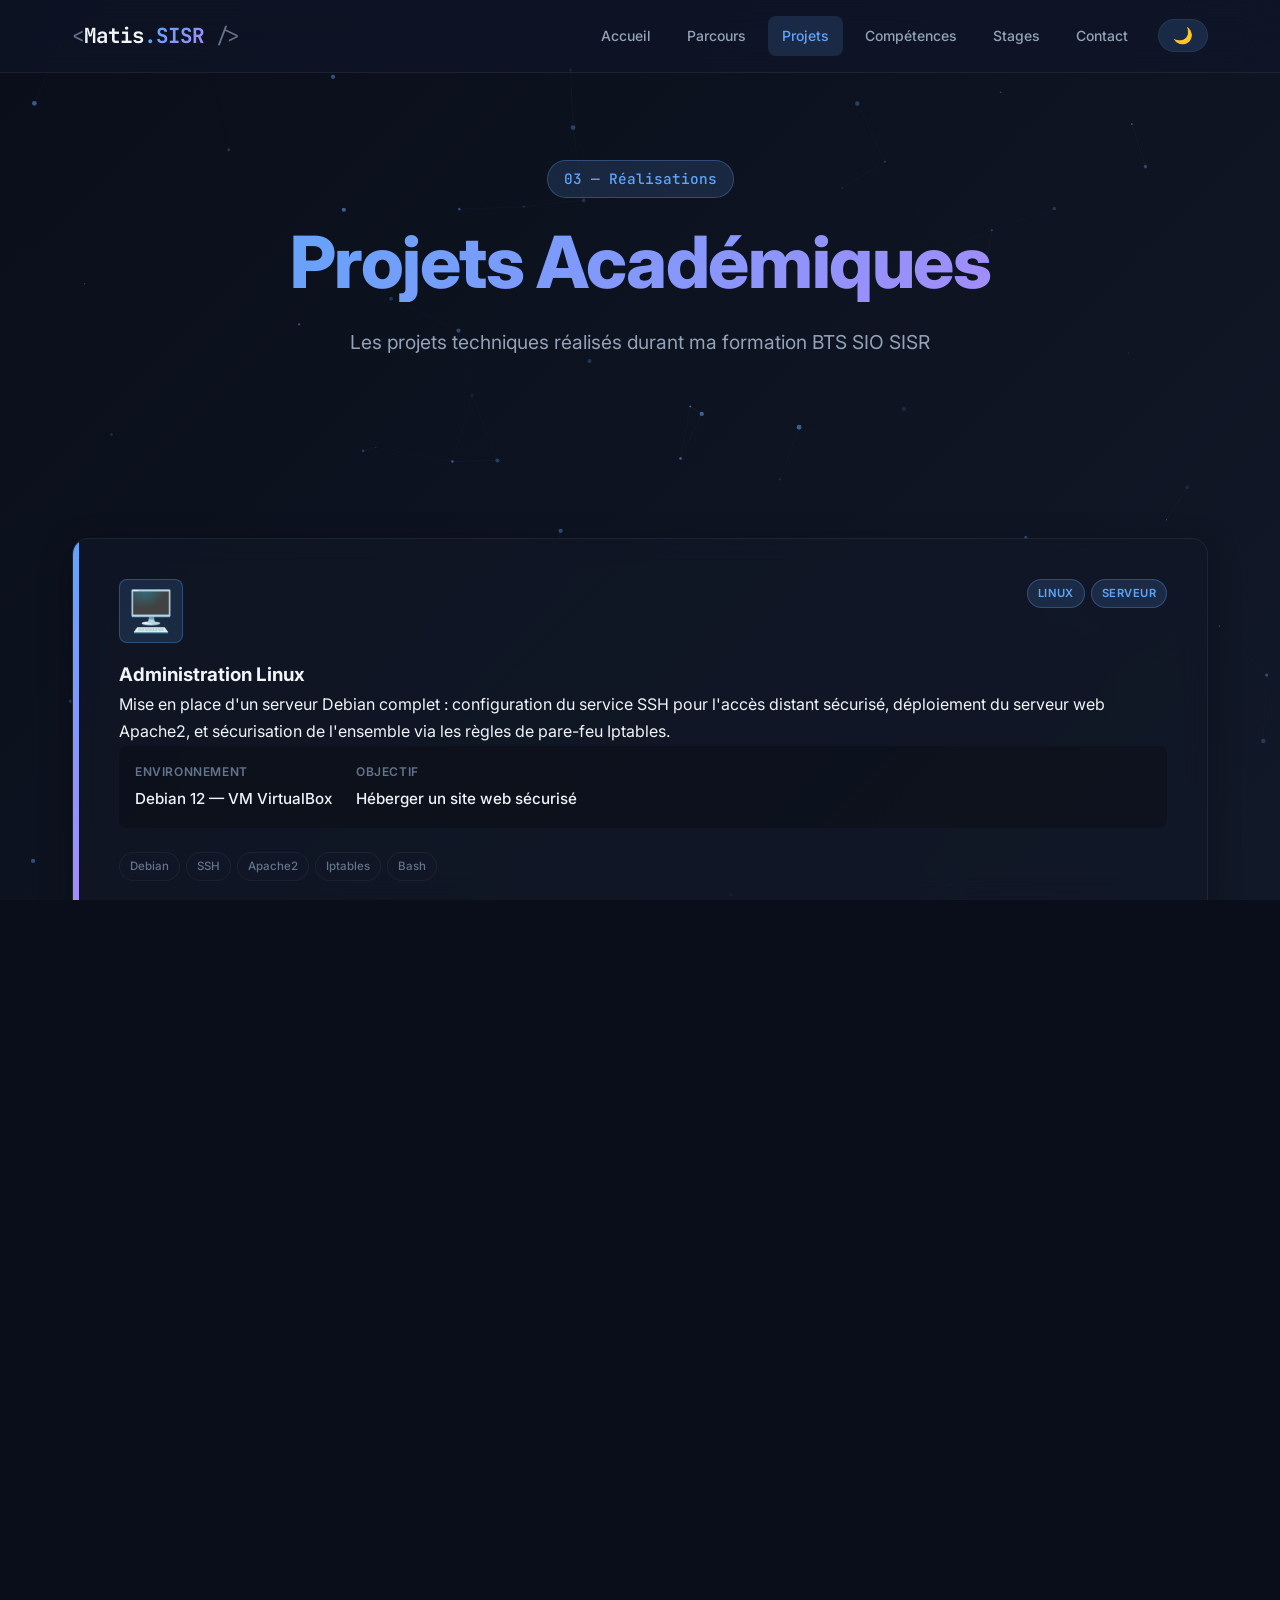
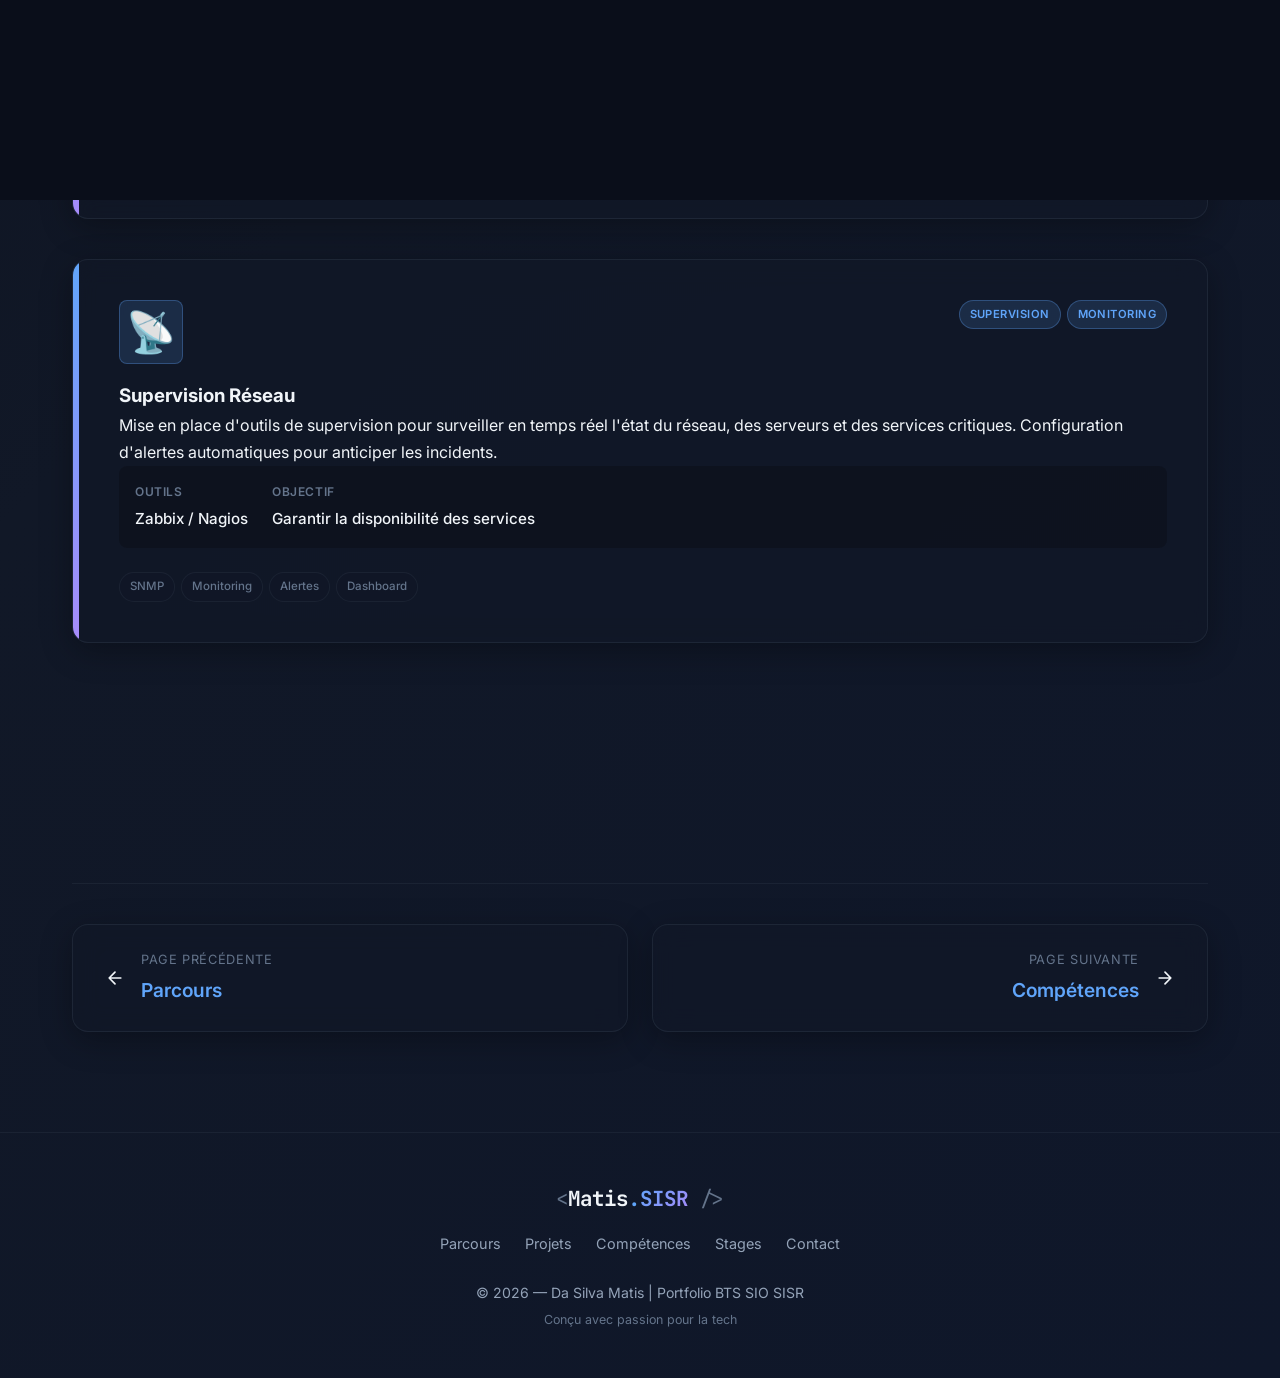
==== projets.html/index.html @ 2f97ffb2 "ameliroration" ====
<!DOCTYPE html>
<html lang="fr">
<head>
  <meta charset="UTF-8">
  <meta name="viewport" content="width=device-width, initial-scale=1.0">
  <title>Projets — Matis Da Silva | BTS SIO SISR</title>
  <meta name="description" content="Projets académiques et professionnels réalisés par Matis Da Silva en BTS SIO SISR : administration Linux, maquette réseau, Active Directory.">
  <link rel="preconnect" href="https://fonts.googleapis.com">
  <link rel="preconnect" href="https://fonts.gstatic.com" crossorigin>
  <link href="https://fonts.googleapis.com/css2?family=Inter:wght@300;400;500;600;700;800&family=JetBrains+Mono:wght@400;500&display=swap" rel="stylesheet">
  <link rel="stylesheet" href="../style.css">
</head>
<body>

  <div class="page-transition" id="pageTransition"></div>
  <canvas id="particles"></canvas>

  <!-- Header -->
  <header id="main-header">
    <div class="header-inner">
      <a href="../index.html" class="logo page-link">
        <span class="logo-bracket">&lt;</span>Matis<span class="logo-dot">.</span><span class="logo-accent">SISR</span><span class="logo-bracket"> /&gt;</span>
      </a>
      <nav id="main-nav">
        <a href="../index.html" class="nav-link page-link">Accueil</a>
        <a href="../parcours.html" class="nav-link page-link">Parcours</a>
        <a href="index.html" class="nav-link active page-link">Projets</a>
        <a href="../competences.html" class="nav-link page-link">Compétences</a>
        <a href="../stages.html" class="nav-link page-link">Stages</a>
        <a href="../contact.html" class="nav-link page-link">Contact</a>
        <button class="theme-toggle" id="themeBtn" aria-label="Changer le thème">
          <span class="theme-icon" id="themeIcon">🌙</span>
        </button>
      </nav>
      <button class="burger" id="burgerBtn" aria-label="Menu">
        <span></span><span></span><span></span>
      </button>
    </div>
  </header>

  <div class="mobile-nav" id="mobileNav">
    <a href="../index.html" class="mobile-link page-link">Accueil</a>
    <a href="../parcours.html" class="mobile-link page-link">Parcours</a>
    <a href="index.html" class="mobile-link active page-link">Projets</a>
    <a href="../competences.html" class="mobile-link page-link">Compétences</a>
    <a href="../stages.html" class="mobile-link page-link">Stages</a>
    <a href="../contact.html" class="mobile-link page-link">Contact</a>
  </div>

  <!-- Page Hero -->
  <section class="page-hero">
    <div class="page-hero-content">
      <span class="page-hero-tag">03 — Réalisations</span>
      <h1 class="page-hero-title">Projets Académiques</h1>
      <p class="page-hero-subtitle">Les projets techniques réalisés durant ma formation BTS SIO SISR</p>
    </div>
  </section>

  <!-- Projets -->
  <section class="section">
    <div class="projects-grid-large">

      <!-- Projet 1 -->
      <div class="project-card-large glass reveal">
        <div class="project-card-accent"></div>
        <div class="project-card-body">
          <div class="project-header">
            <div class="project-icon-lg">🖥️</div>
            <div class="project-tags">
              <span class="tag">Linux</span>
              <span class="tag">Serveur</span>
            </div>
          </div>
          <h3>Administration Linux</h3>
          <p>Mise en place d'un serveur Debian complet : configuration du service SSH pour l'accès distant sécurisé, déploiement du serveur web Apache2, et sécurisation de l'ensemble via les règles de pare-feu Iptables.</p>
          <div class="project-details">
            <div class="project-detail">
              <span class="detail-label">Environnement</span>
              <span class="detail-value">Debian 12 — VM VirtualBox</span>
            </div>
            <div class="project-detail">
              <span class="detail-label">Objectif</span>
              <span class="detail-value">Héberger un site web sécurisé</span>
            </div>
          </div>
          <div class="project-techs">
            <span>Debian</span>
            <span>SSH</span>
            <span>Apache2</span>
            <span>Iptables</span>
            <span>Bash</span>
          </div>
        </div>
      </div>

      <!-- Projet 2 -->
      <div class="project-card-large glass reveal">
        <div class="project-card-accent"></div>
        <div class="project-card-body">
          <div class="project-header">
            <div class="project-icon-lg">🌐</div>
            <div class="project-tags">
              <span class="tag">Réseau</span>
              <span class="tag">Cisco</span>
            </div>
          </div>
          <h3>Maquette Réseau</h3>
          <p>Conception et simulation d'une architecture réseau d'entreprise complète sous Cisco Packet Tracer : segmentation par VLANs, routage Inter-VLAN avec router-on-a-stick, et configuration du NAT pour l'accès Internet.</p>
          <div class="project-details">
            <div class="project-detail">
              <span class="detail-label">Outil</span>
              <span class="detail-value">Cisco Packet Tracer 8.x</span>
            </div>
            <div class="project-detail">
              <span class="detail-label">Objectif</span>
              <span class="detail-value">Simuler un réseau d'entreprise segmenté</span>
            </div>
          </div>
          <div class="project-techs">
            <span>Packet Tracer</span>
            <span>VLAN</span>
            <span>NAT / PAT</span>
            <span>Routage</span>
            <span>ACL</span>
          </div>
        </div>
      </div>

      <!-- Projet 3 -->
      <a href="https://mashida6091.github.io/Da-Silva-Matis-portfolio/projets.html/mission3.html" class="project-card-wrapper reveal" style="text-decoration: none; color: inherit; display: block;">
        <div class="project-card-large glass">
          <div class="project-card-accent"></div>
          <div class="project-card-body">
            <div class="project-header">
              <div class="project-icon-lg">🛡️</div>
              <div class="project-tags">
                <span class="tag">Mission 3</span>
                <span class="tag">Sécurité</span>
                <span class="tag">Windows</span>
              </div>
            </div>
            <h3>Mise en place des services Active Directory, DNS et DHCP</h3>
            <p>Déploiement et administration d'un domaine Active Directory complet : création d'unités d'organisation, gestion des utilisateurs et groupes, mise en place de stratégies de groupe (GPO) pour sécuriser le parc.</p>
            <div class="project-details">
              <div class="project-detail">
                <span class="detail-label">Environnement</span>
                <span class="detail-value">Windows Server 2022</span>
              </div>
              <div class="project-detail">
                <span class="detail-label">Objectif</span>
                <span class="detail-value">Centraliser et sécuriser la gestion du parc</span>
              </div>
            </div>
            <div class="project-techs">
              <span>Windows Server</span>
              <span>AD DS</span>
              <span>GPO</span>
              <span>DNS</span>
              <span>DHCP</span>
            </div>
            <div style="margin-top: 1.5rem; display: flex; align-items: center; color: var(--accent-color); font-weight: 600; font-size: 0.9rem;">
              Voir les détails du projet 
              <svg width="16" height="16" viewBox="0 0 24 24" fill="none" stroke="currentColor" stroke-width="2" stroke-linecap="round" stroke-linejoin="round" style="margin-left: 8px;"><path d="M5 12h14M12 5l7 7-7 7"/></svg>
            </div>
          </div>
        </div>
      </a>

      <!-- Projet 4 -->
      <div class="project-card-large glass reveal">
        <div class="project-card-accent"></div>
        <div class="project-card-body">
          <div class="project-header">
            <div class="project-icon-lg">📡</div>
            <div class="project-tags">
              <span class="tag">Supervision</span>
              <span class="tag">Monitoring</span>
            </div>
          </div>
          <h3>Supervision Réseau</h3>
          <p>Mise en place d'outils de supervision pour surveiller en temps réel l'état du réseau, des serveurs et des services critiques. Configuration d'alertes automatiques pour anticiper les incidents.</p>
          <div class="project-details">
            <div class="project-detail">
              <span class="detail-label">Outils</span>
              <span class="detail-value">Zabbix / Nagios</span>
            </div>
            <div class="project-detail">
              <span class="detail-label">Objectif</span>
              <span class="detail-value">Garantir la disponibilité des services</span>
            </div>
          </div>
          <div class="project-techs">
            <span>SNMP</span>
            <span>Monitoring</span>
            <span>Alertes</span>
            <span>Dashboard</span>
          </div>
        </div>
      </div>

    </div>
  </section>

  <!-- Page Nav -->
  <section class="section">
    <div class="page-nav">
      <a href="../parcours.html" class="page-nav-link glass page-link">
        <svg width="20" height="20" viewBox="0 0 24 24" fill="none" stroke="currentColor" stroke-width="2" stroke-linecap="round" stroke-linejoin="round"><path d="M19 12H5M12 19l-7-7 7-7"/></svg>
        <div>
          <span class="page-nav-label">Page précédente</span>
          <span class="page-nav-title">Parcours</span>
        </div>
      </a>
      <a href="../competences.html" class="page-nav-link glass page-link next">
        <div>
          <span class="page-nav-label">Page suivante</span>
          <span class="page-nav-title">Compétences</span>
        </div>
        <svg width="20" height="20" viewBox="0 0 24 24" fill="none" stroke="currentColor" stroke-width="2" stroke-linecap="round" stroke-linejoin="round"><path d="M5 12h14M12 5l7 7-7 7"/></svg>
      </a>
    </div>
  </section>

  <!-- Footer -->
  <footer>
    <div class="footer-inner">
      <a href="../index.html" class="logo footer-logo page-link">
        <span class="logo-bracket">&lt;</span>Matis<span class="logo-dot">.</span><span class="logo-accent">SISR</span><span class="logo-bracket"> /&gt;</span>
      </a>
      <div class="footer-links">
        <a href="../parcours.html" class="page-link">Parcours</a>
        <a href="index.html" class="page-link">Projets</a>
        <a href="../competences.html" class="page-link">Compétences</a>
        <a href="../stages.html" class="page-link">Stages</a>
        <a href="../contact.html" class="page-link">Contact</a>
      </div>
      <p class="footer-text">© 2026 — Da Silva Matis | Portfolio BTS SIO SISR</p>
      <p class="footer-sub">Conçu avec passion pour la tech</p>
    </div>
  </footer>

  <script src="../script.js"></script>
</body>
</html>
---- style.css ----
/* ═══════════════════════════════════════════════════
   DESIGN SYSTEM — VARIABLES & RESET
   ═══════════════════════════════════════════════════ */

:root {
  /* Dark theme (default) */
  --bg-primary: #0a0e1a;
  --bg-secondary: #111827;
  --bg-card: rgba(17, 24, 39, 0.6);
  --bg-card-hover: rgba(24, 34, 56, 0.8);
  --text-primary: #f1f5f9;
  --text-secondary: #94a3b8;
  --text-muted: #64748b;
  --accent: #60a5fa;
  --accent-hover: #3b82f6;
  --accent-glow: rgba(96, 165, 250, 0.15);
  --accent-glow-strong: rgba(96, 165, 250, 0.3);
  --gradient-accent: linear-gradient(135deg, #60a5fa, #a78bfa);
  --gradient-bg: linear-gradient(135deg, #0a0e1a 0%, #111827 50%, #0f172a 100%);
  --border: rgba(148, 163, 184, 0.08);
  --border-hover: rgba(96, 165, 250, 0.3);
  --glass: rgba(15, 23, 42, 0.6);
  --glass-border: rgba(148, 163, 184, 0.1);
  --shadow: 0 8px 32px rgba(0, 0, 0, 0.3);
  --shadow-hover: 0 16px 48px rgba(0, 0, 0, 0.4);
  --radius: 16px;
  --radius-sm: 8px;
  --radius-pill: 100px;
  --transition: 0.35s cubic-bezier(0.4, 0, 0.2, 1);
  color-scheme: dark;
}

html.light {
  --bg-primary: #f8fafc;
  --bg-secondary: #f1f5f9;
  --bg-card: rgba(255, 255, 255, 0.7);
  --bg-card-hover: rgba(255, 255, 255, 0.9);
  --text-primary: #0f172a;
  --text-secondary: #475569;
  --text-muted: #94a3b8;
  --accent: #3b82f6;
  --accent-hover: #2563eb;
  --accent-glow: rgba(59, 130, 246, 0.1);
  --accent-glow-strong: rgba(59, 130, 246, 0.2);
  --gradient-accent: linear-gradient(135deg, #3b82f6, #8b5cf6);
  --gradient-bg: linear-gradient(135deg, #f8fafc 0%, #f1f5f9 50%, #e2e8f0 100%);
  --border: rgba(15, 23, 42, 0.06);
  --border-hover: rgba(59, 130, 246, 0.3);
  --glass: rgba(255, 255, 255, 0.6);
  --glass-border: rgba(15, 23, 42, 0.08);
  --shadow: 0 8px 32px rgba(0, 0, 0, 0.08);
  --shadow-hover: 0 16px 48px rgba(0, 0, 0, 0.12);
  color-scheme: light;
}

/* Reset */
*, *::before, *::after {
  margin: 0;
  padding: 0;
  box-sizing: border-box;
}

html {
  scroll-behavior: smooth;
  scroll-padding-top: 80px;
  background: var(--gradient-bg);
  min-height: 100vh;
}

body {
  font-family: 'Inter', -apple-system, BlinkMacSystemFont, sans-serif;
  color: var(--text-primary);
  line-height: 1.7;
  transition: background var(--transition), color var(--transition);
  overflow-x: hidden;
  min-height: 100vh;
}

/* ═══════════════════════════════════════════════════
   PARTICLES CANVAS
   ═══════════════════════════════════════════════════ */

#particles {
  position: fixed;
  top: 0;
  left: 0;
  width: 100%;
  height: 100%;
  z-index: 0;
  pointer-events: none;
}

/* ═══════════════════════════════════════════════════
   HEADER
   ═══════════════════════════════════════════════════ */

header {
  position: fixed;
  top: 0;
  left: 0;
  width: 100%;
  z-index: 1000;
  background: var(--glass);
  backdrop-filter: blur(20px);
  -webkit-backdrop-filter: blur(20px);
  border-bottom: 1px solid var(--glass-border);
  transition: all var(--transition);
}

header.scrolled {
  background: var(--glass);
  box-shadow: var(--shadow);
}

.header-inner {
  max-width: 1200px;
  margin: 0 auto;
  padding: 0 32px;
  height: 72px;
  display: flex;
  justify-content: space-between;
  align-items: center;
}

/* Logo */
.logo {
  text-decoration: none;
  font-size: 1.3rem;
  font-weight: 700;
  font-family: 'JetBrains Mono', monospace;
  color: var(--text-primary);
  transition: var(--transition);
}

.logo-bracket {
  color: var(--text-muted);
  font-weight: 400;
}

.logo-dot {
  color: var(--accent);
}

.logo-accent {
  background: var(--gradient-accent);
  -webkit-background-clip: text;
  -webkit-text-fill-color: transparent;
  background-clip: text;
}

/* Nav */
#main-nav {
  display: flex;
  align-items: center;
  gap: 8px;
}

.nav-link {
  text-decoration: none;
  color: var(--text-secondary);
  font-size: 0.875rem;
  font-weight: 500;
  padding: 8px 14px;
  border-radius: var(--radius-sm);
  transition: var(--transition);
  position: relative;
}

.nav-link:hover,
.nav-link.active {
  color: var(--accent);
  background: var(--accent-glow);
}

/* Theme toggle */
.theme-toggle {
  background: var(--accent-glow);
  border: 1px solid var(--glass-border);
  border-radius: var(--radius-pill);
  padding: 6px 14px;
  cursor: pointer;
  font-size: 1rem;
  transition: var(--transition);
  margin-left: 8px;
  display: flex;
  align-items: center;
  justify-content: center;
}

.theme-toggle:hover {
  border-color: var(--accent);
  background: var(--accent-glow-strong);
  transform: scale(1.05);
}

/* Burger */
.burger {
  display: none;
  flex-direction: column;
  gap: 5px;
  background: none;
  border: none;
  cursor: pointer;
  padding: 8px;
  z-index: 1001;
}

.burger span {
  display: block;
  width: 24px;
  height: 2px;
  background: var(--text-primary);
  border-radius: 2px;
  transition: var(--transition);
}

.burger.active span:nth-child(1) {
  transform: rotate(45deg) translate(5px, 5px);
}

.burger.active span:nth-child(2) {
  opacity: 0;
}

.burger.active span:nth-child(3) {
  transform: rotate(-45deg) translate(5px, -5px);
}

/* Mobile Nav */
.mobile-nav {
  position: fixed;
  top: 0;
  right: -100%;
  width: 300px;
  height: 100vh;
  background: var(--glass);
  backdrop-filter: blur(30px);
  -webkit-backdrop-filter: blur(30px);
  z-index: 999;
  display: flex;
  flex-direction: column;
  justify-content: center;
  padding: 40px;
  gap: 8px;
  transition: right 0.5s cubic-bezier(0.4, 0, 0.2, 1);
  border-left: 1px solid var(--glass-border);
}

.mobile-nav.open {
  right: 0;
}

.mobile-link {
  text-decoration: none;
  color: var(--text-primary);
  font-size: 1.3rem;
  font-weight: 600;
  padding: 14px 20px;
  border-radius: var(--radius-sm);
  transition: var(--transition);
}

.mobile-link:hover {
  background: var(--accent-glow);
  color: var(--accent);
  transform: translateX(8px);
}

/* Mobile overlay */
.mobile-overlay {
  position: fixed;
  top: 0;
  left: 0;
  width: 100%;
  height: 100%;
  background: rgba(0, 0, 0, 0.5);
  z-index: 998;
  opacity: 0;
  pointer-events: none;
  transition: opacity var(--transition);
}

.mobile-overlay.active {
  opacity: 1;
  pointer-events: all;
}

/* ═══════════════════════════════════════════════════
   HERO
   ═══════════════════════════════════════════════════ */

.hero {
  min-height: 100vh;
  display: flex;
  align-items: center;
  justify-content: center;
  position: relative;
  padding: 120px 32px 80px;
  z-index: 1;
}

.hero-content {
  max-width: 800px;
  width: 100%;
}

.hero-tag {
  display: inline-flex;
  align-items: center;
  gap: 8px;
  padding: 8px 18px;
  background: var(--accent-glow);
  border: 1px solid var(--border-hover);
  border-radius: var(--radius-pill);
  font-size: 0.85rem;
  font-weight: 500;
  color: var(--accent);
  margin-bottom: 28px;
  animation: fadeInUp 0.8s ease-out;
}

.tag-dot {
  width: 8px;
  height: 8px;
  background: #22c55e;
  border-radius: 50%;
  animation: pulse-dot 2s infinite;
}

@keyframes pulse-dot {
  0%, 100% { opacity: 1; transform: scale(1); }
  50% { opacity: 0.5; transform: scale(1.3); }
}

.hero-title {
  font-size: clamp(2.2rem, 5vw, 4rem);
  font-weight: 800;
  line-height: 1.15;
  letter-spacing: -0.02em;
  margin-bottom: 16px;
  animation: fadeInUp 0.8s ease-out 0.15s both;
}

.hero-name {
  background: var(--gradient-accent);
  -webkit-background-clip: text;
  -webkit-text-fill-color: transparent;
  background-clip: text;
}

.cursor {
  color: var(--accent);
  font-weight: 300;
  animation: blink 1s infinite;
}

@keyframes blink {
  0%, 100% { opacity: 1; }
  50% { opacity: 0; }
}

.hero-subtitle {
  font-size: 1.15rem;
  color: var(--text-secondary);
  margin-bottom: 32px;
  animation: fadeInUp 0.8s ease-out 0.3s both;
}

.hero-actions {
  display: flex;
  gap: 16px;
  flex-wrap: wrap;
  animation: fadeInUp 0.8s ease-out 0.45s both;
}

.hero-stats {
  display: flex;
  gap: 48px;
  margin-top: 56px;
  padding-top: 32px;
  border-top: 1px solid var(--border);
  animation: fadeInUp 0.8s ease-out 0.6s both;
}

.stat {
  display: flex;
  flex-direction: column;
}

.stat-number {
  font-size: 2rem;
  font-weight: 800;
  background: var(--gradient-accent);
  -webkit-background-clip: text;
  -webkit-text-fill-color: transparent;
  background-clip: text;
}

.stat-label {
  font-size: 0.8rem;
  color: var(--text-muted);
  font-weight: 500;
}

/* Scroll indicator */
.scroll-indicator {
  position: absolute;
  bottom: 32px;
  left: 50%;
  transform: translateX(-50%);
  display: flex;
  flex-direction: column;
  align-items: center;
  gap: 8px;
  animation: fadeInUp 0.8s ease-out 0.8s both;
}

.scroll-line {
  width: 1px;
  height: 40px;
  background: var(--gradient-accent);
  animation: scroll-line 2s infinite;
}

@keyframes scroll-line {
  0% { transform: scaleY(0); transform-origin: top; }
  50% { transform: scaleY(1); transform-origin: top; }
  51% { transform: scaleY(1); transform-origin: bottom; }
  100% { transform: scaleY(0); transform-origin: bottom; }
}

.scroll-indicator span {
  font-size: 0.7rem;
  font-weight: 500;
  color: var(--text-muted);
  letter-spacing: 0.1em;
  text-transform: uppercase;
}

/* ═══════════════════════════════════════════════════
   BUTTONS
   ═══════════════════════════════════════════════════ */

.btn {
  display: inline-flex;
  align-items: center;
  gap: 8px;
  padding: 14px 28px;
  border-radius: var(--radius-pill);
  font-size: 0.9rem;
  font-weight: 600;
  text-decoration: none;
  transition: var(--transition);
  cursor: pointer;
  border: none;
  font-family: inherit;
}

.btn-primary {
  background: var(--gradient-accent);
  color: #fff;
  box-shadow: 0 4px 20px var(--accent-glow-strong);
}

.btn-primary:hover {
  transform: translateY(-2px);
  box-shadow: 0 8px 30px var(--accent-glow-strong);
}

.btn-outline {
  background: transparent;
  color: var(--accent);
  border: 1.5px solid var(--border-hover);
}

.btn-outline:hover {
  background: var(--accent-glow);
  transform: translateY(-2px);
}

/* ═══════════════════════════════════════════════════
   SECTIONS
   ═══════════════════════════════════════════════════ */

.section {
  position: relative;
  z-index: 1;
  padding: 100px 32px;
  max-width: 1200px;
  margin: 0 auto;
}

.section-header {
  display: flex;
  align-items: center;
  gap: 16px;
  margin-bottom: 48px;
}

.section-tag {
  font-family: 'JetBrains Mono', monospace;
  font-size: 0.85rem;
  font-weight: 500;
  color: var(--accent);
  background: var(--accent-glow);
  padding: 6px 14px;
  border-radius: var(--radius-pill);
  border: 1px solid var(--border-hover);
}

.section-title {
  font-size: 2rem;
  font-weight: 700;
  letter-spacing: -0.01em;
}

.section-line {
  flex: 1;
  height: 1px;
  background: linear-gradient(90deg, var(--border-hover), transparent);
}

/* ═══════════════════════════════════════════════════
   CARDS / GLASS
   ═══════════════════════════════════════════════════ */

.glass {
  background: var(--bg-card);
  backdrop-filter: blur(12px);
  -webkit-backdrop-filter: blur(12px);
  border: 1px solid var(--glass-border);
  border-radius: var(--radius);
  box-shadow: var(--shadow);
  transition: all var(--transition);
}

.glass:hover {
  background: var(--bg-card-hover);
  border-color: var(--border-hover);
  box-shadow: var(--shadow-hover);
  transform: translateY(-4px);
}

.card {
  padding: 32px;
}

.card-icon {
  font-size: 2rem;
  margin-bottom: 16px;
  display: inline-block;
}

.card h3 {
  font-size: 1.15rem;
  font-weight: 600;
  margin-bottom: 10px;
}

.card p {
  color: var(--text-secondary);
  font-size: 0.93rem;
  line-height: 1.7;
}

/* ═══════════════════════════════════════════════════
   PRESENTATION GRID
   ═══════════════════════════════════════════════════ */

.presentation-grid {
  display: grid;
  grid-template-columns: repeat(auto-fit, minmax(300px, 1fr));
  gap: 24px;
}

/* ═══════════════════════════════════════════════════
   TIMELINE
   ═══════════════════════════════════════════════════ */

.timeline {
  position: relative;
  max-width: 700px;
  margin: 0 auto;
  padding: 20px 0;
}

.timeline::before {
  content: '';
  position: absolute;
  left: 50%;
  transform: translateX(-50%);
  top: 0;
  bottom: 0;
  width: 2px;
  background: linear-gradient(180deg, var(--accent), var(--accent-glow), transparent);
}

.timeline-item {
  position: relative;
  width: 50%;
  padding: 0 40px 48px;
}

.timeline-item[data-side="left"] {
  left: 0;
  text-align: right;
}

.timeline-item[data-side="right"] {
  left: 50%;
  text-align: left;
}

.timeline-dot {
  position: absolute;
  top: 8px;
  width: 14px;
  height: 14px;
  border-radius: 50%;
  background: var(--accent);
  border: 3px solid var(--bg-primary);
  box-shadow: 0 0 20px var(--accent-glow-strong);
  z-index: 2;
}

.timeline-item[data-side="left"] .timeline-dot {
  right: -7px;
}

.timeline-item[data-side="right"] .timeline-dot {
  left: -7px;
}

.timeline-card {
  padding: 24px;
}

.timeline-date {
  display: inline-block;
  font-family: 'JetBrains Mono', monospace;
  font-size: 0.8rem;
  color: var(--accent);
  font-weight: 500;
  margin-bottom: 8px;
  background: var(--accent-glow);
  padding: 4px 12px;
  border-radius: var(--radius-pill);
}

.timeline-card h3 {
  font-size: 1.05rem;
  font-weight: 600;
  margin-bottom: 8px;
}

.timeline-card p {
  color: var(--text-secondary);
  font-size: 0.88rem;
}

/* ═══════════════════════════════════════════════════
   PROJECTS GRID
   ═══════════════════════════════════════════════════ */

.projects-grid {
  display: grid;
  grid-template-columns: repeat(auto-fit, minmax(280px, 1fr));
  gap: 24px;
}

.project-card {
  padding: 28px;
  position: relative;
  overflow: hidden;
}

.project-card::before {
  content: '';
  position: absolute;
  top: 0;
  left: 0;
  right: 0;
  height: 3px;
  background: var(--gradient-accent);
  transform: scaleX(0);
  transform-origin: left;
  transition: transform 0.5s ease;
}

.project-card:hover::before {
  transform: scaleX(1);
}

.project-header {
  display: flex;
  justify-content: space-between;
  align-items: flex-start;
  margin-bottom: 16px;
}

.project-icon {
  font-size: 2rem;
}

.project-tags {
  display: flex;
  gap: 6px;
}

.tag {
  font-size: 0.7rem;
  font-weight: 600;
  padding: 4px 10px;
  border-radius: var(--radius-pill);
  background: var(--accent-glow);
  color: var(--accent);
  border: 1px solid var(--border-hover);
  text-transform: uppercase;
  letter-spacing: 0.04em;
}

.project-card h3 {
  font-size: 1.1rem;
  font-weight: 600;
  margin-bottom: 8px;
}

.project-card p {
  color: var(--text-secondary);
  font-size: 0.88rem;
  margin-bottom: 16px;
}

.project-techs {
  display: flex;
  flex-wrap: wrap;
  gap: 6px;
}

.project-techs span {
  font-size: 0.72rem;
  font-weight: 500;
  padding: 4px 10px;
  border-radius: var(--radius-pill);
  background: var(--bg-card);
  color: var(--text-muted);
  border: 1px solid var(--border);
}

/* ═══════════════════════════════════════════════════
   SKILLS GRID
   ═══════════════════════════════════════════════════ */

.skills-grid {
  display: grid;
  grid-template-columns: repeat(auto-fit, minmax(320px, 1fr));
  gap: 20px;
}

.skill-card {
  padding: 24px;
  display: flex;
  flex-direction: column;
  gap: 12px;
}

.skill-icon {
  font-size: 1.5rem;
}

.skill-card h3 {
  font-size: 0.95rem;
  font-weight: 600;
  margin: 0;
}

.skill-bar-container {
  display: flex;
  align-items: center;
  gap: 12px;
}

.skill-bar {
  flex: 1;
  height: 6px;
  background: var(--border);
  border-radius: var(--radius-pill);
  overflow: hidden;
}

.skill-fill {
  height: 100%;
  width: 0;
  background: var(--gradient-accent);
  border-radius: var(--radius-pill);
  transition: width 1.5s cubic-bezier(0.25, 0.46, 0.45, 0.94);
}

.skill-percent {
  font-family: 'JetBrains Mono', monospace;
  font-size: 0.8rem;
  font-weight: 500;
  color: var(--accent);
  min-width: 36px;
}

/* ═══════════════════════════════════════════════════
   STAGE SECTION
   ═══════════════════════════════════════════════════ */

.stage-content {
  max-width: 900px;
}

.iframe-wrapper {
  margin-top: 16px;
  border-radius: var(--radius);
  overflow: hidden;
  border: 1px solid var(--glass-border);
}

.iframe-wrapper iframe {
  width: 100%;
  height: 500px;
  border: none;
  display: block;
}

/* ═══════════════════════════════════════════════════
   CONTACT GRID
   ═══════════════════════════════════════════════════ */

.contact-grid {
  display: grid;
  grid-template-columns: repeat(auto-fit, minmax(300px, 1fr));
  gap: 24px;
}

.contact-card {
  text-align: center;
  display: flex;
  flex-direction: column;
  align-items: center;
}

.contact-card .btn {
  margin-top: auto;
  padding-top: 16px;
}

/* ═══════════════════════════════════════════════════
   FOOTER
   ═══════════════════════════════════════════════════ */

footer {
  position: relative;
  z-index: 1;
  border-top: 1px solid var(--border);
  padding: 48px 32px;
}

.footer-inner {
  max-width: 1200px;
  margin: 0 auto;
  text-align: center;
}

.footer-logo {
  display: inline-block;
  margin-bottom: 16px;
}

.footer-text {
  color: var(--text-secondary);
  font-size: 0.88rem;
  margin-bottom: 4px;
}

.footer-sub {
  color: var(--text-muted);
  font-size: 0.78rem;
}

/* ═══════════════════════════════════════════════════
   REVEAL ANIMATIONS
   ═══════════════════════════════════════════════════ */

.reveal {
  opacity: 0;
  transform: translateY(30px);
  transition: opacity 0.8s ease-out, transform 0.8s ease-out;
}

.reveal.visible {
  opacity: 1;
  transform: translateY(0);
}

@keyframes fadeInUp {
  from {
    opacity: 0;
    transform: translateY(24px);
  }
  to {
    opacity: 1;
    transform: translateY(0);
  }
}

/* ═══════════════════════════════════════════════════
   MULTI-PAGE SPECIFIC STYLES
   ═══════════════════════════════════════════════════ */

/* Page Transition Overlay */
.page-transition {
  position: fixed;
  top: 0;
  left: 0;
  width: 100%;
  height: 100vh;
  background: var(--bg-primary);
  z-index: 9999;
  transform: translateY(0);
  transition: transform 0.6s cubic-bezier(0.8, 0, 0.2, 1);
  pointer-events: none;
}

body.page-loaded .page-transition {
  transform: translateY(100%);
}

body.page-leaving .page-transition {
  transform: translateY(0);
  transition: transform 0.4s cubic-bezier(0.8, 0, 0.2, 1);
}

/* Page Hero */
.page-hero {
  padding: 160px 32px 80px;
  position: relative;
  z-index: 1;
  text-align: center;
  max-width: 900px;
  margin: 0 auto;
}

.page-hero-tag {
  display: inline-block;
  font-family: 'JetBrains Mono', monospace;
  font-size: 0.9rem;
  font-weight: 500;
  color: var(--accent);
  background: var(--accent-glow);
  padding: 6px 16px;
  border-radius: var(--radius-pill);
  border: 1px solid var(--border-hover);
  margin-bottom: 24px;
  animation: fadeInUp 0.8s ease-out;
}

.page-hero-title {
  font-size: clamp(2.5rem, 6vw, 4.5rem);
  font-weight: 800;
  letter-spacing: -0.02em;
  line-height: 1.1;
  margin-bottom: 24px;
  background: var(--gradient-accent);
  -webkit-background-clip: text;
  -webkit-text-fill-color: transparent;
  background-clip: text;
  animation: fadeInUp 0.8s ease-out 0.15s both;
}

.page-hero-subtitle {
  font-size: 1.2rem;
  color: var(--text-secondary);
  animation: fadeInUp 0.8s ease-out 0.3s both;
}

/* Quick Links Grid (Home) */
.quick-links {
  margin-top: 64px;
}

.quick-links-title {
  font-size: 1.2rem;
  font-weight: 600;
  margin-bottom: 24px;
  color: var(--text-secondary);
}

.quick-links-grid {
  display: grid;
  grid-template-columns: repeat(auto-fit, minmax(200px, 1fr));
  gap: 16px;
}

.quick-link {
  display: flex;
  align-items: center;
  justify-content: space-between;
  padding: 20px 24px;
  text-decoration: none;
  color: var(--text-primary);
  border-radius: var(--radius);
  transition: all var(--transition);
}

.quick-link-icon {
  font-size: 1.5rem;
}

.quick-link-text {
  font-weight: 600;
  flex: 1;
  margin-left: 16px;
}

.quick-link svg {
  color: var(--text-muted);
  transition: var(--transition);
}

.quick-link:hover svg {
  color: var(--accent);
  transform: translateX(4px);
}

/* Large Project Cards */
.projects-grid-large {
  display: flex;
  flex-direction: column;
  gap: 40px;
}

.project-card-large {
  display: flex;
  position: relative;
  overflow: hidden;
  border-radius: var(--radius);
}

.project-card-accent {
  width: 6px;
  background: var(--gradient-accent);
}

.project-card-body {
  padding: 40px;
  flex: 1;
}

.project-icon-lg {
  font-size: 2.5rem;
  background: var(--accent-glow);
  width: 64px;
  height: 64px;
  display: flex;
  align-items: center;
  justify-content: center;
  border-radius: var(--radius-sm);
  border: 1px solid var(--border-hover);
}

.project-details {
  display: flex;
  flex-wrap: wrap;
  gap: 24px;
  margin-bottom: 24px;
  padding: 16px;
  background: rgba(0, 0, 0, 0.2);
  border-radius: var(--radius-sm);
}

html.light .project-details {
  background: rgba(0, 0, 0, 0.05);
}

.project-detail {
  display: flex;
  flex-direction: column;
}

.detail-label {
  font-size: 0.75rem;
  text-transform: uppercase;
  color: var(--text-muted);
  font-weight: 600;
  letter-spacing: 0.05em;
  margin-bottom: 4px;
}

.detail-value {
  font-size: 0.95rem;
  font-weight: 500;
}

/* Skills Tweaks */
.skill-header {
  display: flex;
  align-items: center;
  gap: 16px;
  margin-bottom: 12px;
}

.skill-header .skill-icon {
  margin-bottom: 0;
  background: var(--accent-glow);
  width: 48px;
  height: 48px;
  display: flex;
  align-items: center;
  justify-content: center;
  border-radius: var(--radius-sm);
}

.skill-desc {
  color: var(--text-secondary);
  font-size: 0.88rem;
  margin-bottom: 24px;
  line-height: 1.6;
}

/* Tools Grid */
.tools-grid {
  display: flex;
  flex-wrap: wrap;
  gap: 16px;
  justify-content: center;
}

.tool-item {
  padding: 12px 24px;
  border-radius: var(--radius-pill);
  font-weight: 500;
  color: var(--text-primary);
  display: flex;
  align-items: center;
  gap: 8px;
}

/* Timeline Tags */
.timeline-tags {
  display: flex;
  flex-wrap: wrap;
  gap: 8px;
  margin-top: 16px;
}

/* Page Navigation */
.page-nav {
  display: flex;
  justify-content: space-between;
  gap: 24px;
  margin-top: 40px;
  border-top: 1px solid var(--border);
  padding-top: 40px;
}

.page-nav-link {
  display: flex;
  align-items: center;
  gap: 16px;
  padding: 24px 32px;
  text-decoration: none;
  color: var(--text-primary);
  border-radius: var(--radius);
  flex: 1;
}

.page-nav-link.next {
  text-align: right;
  justify-content: flex-end;
}

.page-nav-label {
  display: block;
  font-size: 0.8rem;
  color: var(--text-muted);
  margin-bottom: 4px;
  text-transform: uppercase;
  letter-spacing: 0.05em;
}

.page-nav-title {
  display: block;
  font-size: 1.2rem;
  font-weight: 600;
  color: var(--accent);
  transition: var(--transition);
}

.page-nav-link:hover .page-nav-title {
  transform: translateX(4px);
}

.page-nav-link.next:hover .page-nav-title {
  transform: translateX(-4px);
}

/* Footer Links */
.footer-links {
  display: flex;
  justify-content: center;
  flex-wrap: wrap;
  gap: 24px;
  margin-bottom: 24px;
}

.footer-links a {
  color: var(--text-secondary);
  text-decoration: none;
  font-size: 0.9rem;
  transition: var(--transition);
}

.footer-links a:hover {
  color: var(--accent);
}

/* ═══════════════════════════════════════════════════
   RESPONSIVE
   ═══════════════════════════════════════════════════ */

@media (max-width: 900px) {
  .timeline::before {
    left: 20px;
  }

  .timeline-item,
  .timeline-item[data-side="left"],
  .timeline-item[data-side="right"] {
    width: 100%;
    left: 0;
    padding-left: 52px;
    padding-right: 0;
    text-align: left;
  }

  .timeline-item[data-side="left"] .timeline-dot,
  .timeline-item[data-side="right"] .timeline-dot {
    left: 13px;
    right: auto;
  }

  .hero-stats {
    gap: 32px;
  }
}

@media (max-width: 768px) {
  #main-nav {
    display: none;
  }

  .burger {
    display: flex;
  }

  .hero {
    padding: 100px 24px 60px;
  }

  .hero-title {
    font-size: 2rem;
  }

  .hero-stats {
    flex-direction: column;
    gap: 16px;
  }

  .stat {
    flex-direction: row;
    align-items: center;
    gap: 12px;
  }

  .section {
    padding: 60px 20px;
  }

  .section-title {
    font-size: 1.5rem;
  }

  .presentation-grid,
  .projects-grid,
  .skills-grid,
  .contact-grid {
    grid-template-columns: 1fr;
  }

  .hero-actions {
    flex-direction: column;
  }

  .btn {
    justify-content: center;
  }

  .header-inner {
    padding: 0 20px;
  }

  .scroll-indicator {
    display: none;
  }
}

@media (max-width: 480px) {
  .hero-title {
    font-size: 1.7rem;
  }

  .card {
    padding: 24px;
  }
}

/* ═══════════════════════════════════════════════════
   SELECTION / SCROLLBAR
   ═══════════════════════════════════════════════════ */

::selection {
  background: var(--accent);
  color: #fff;
}

::-webkit-scrollbar {
  width: 12px;
}

::-webkit-scrollbar-track {
  background: var(--bg-primary);
}

::-webkit-scrollbar-thumb {
  background: var(--accent);
  border-radius: 10px;
  border: 3px solid var(--bg-primary);
  background-clip: padding-box;
}

::-webkit-scrollbar-thumb:hover {
  background: var(--accent-hover);
  border: 2px solid var(--bg-primary);
  background-clip: padding-box;
}

@supports not selector(::-webkit-scrollbar) {
  html {
    scrollbar-color: var(--text-muted) transparent;
    scrollbar-width: thin;
  }
}
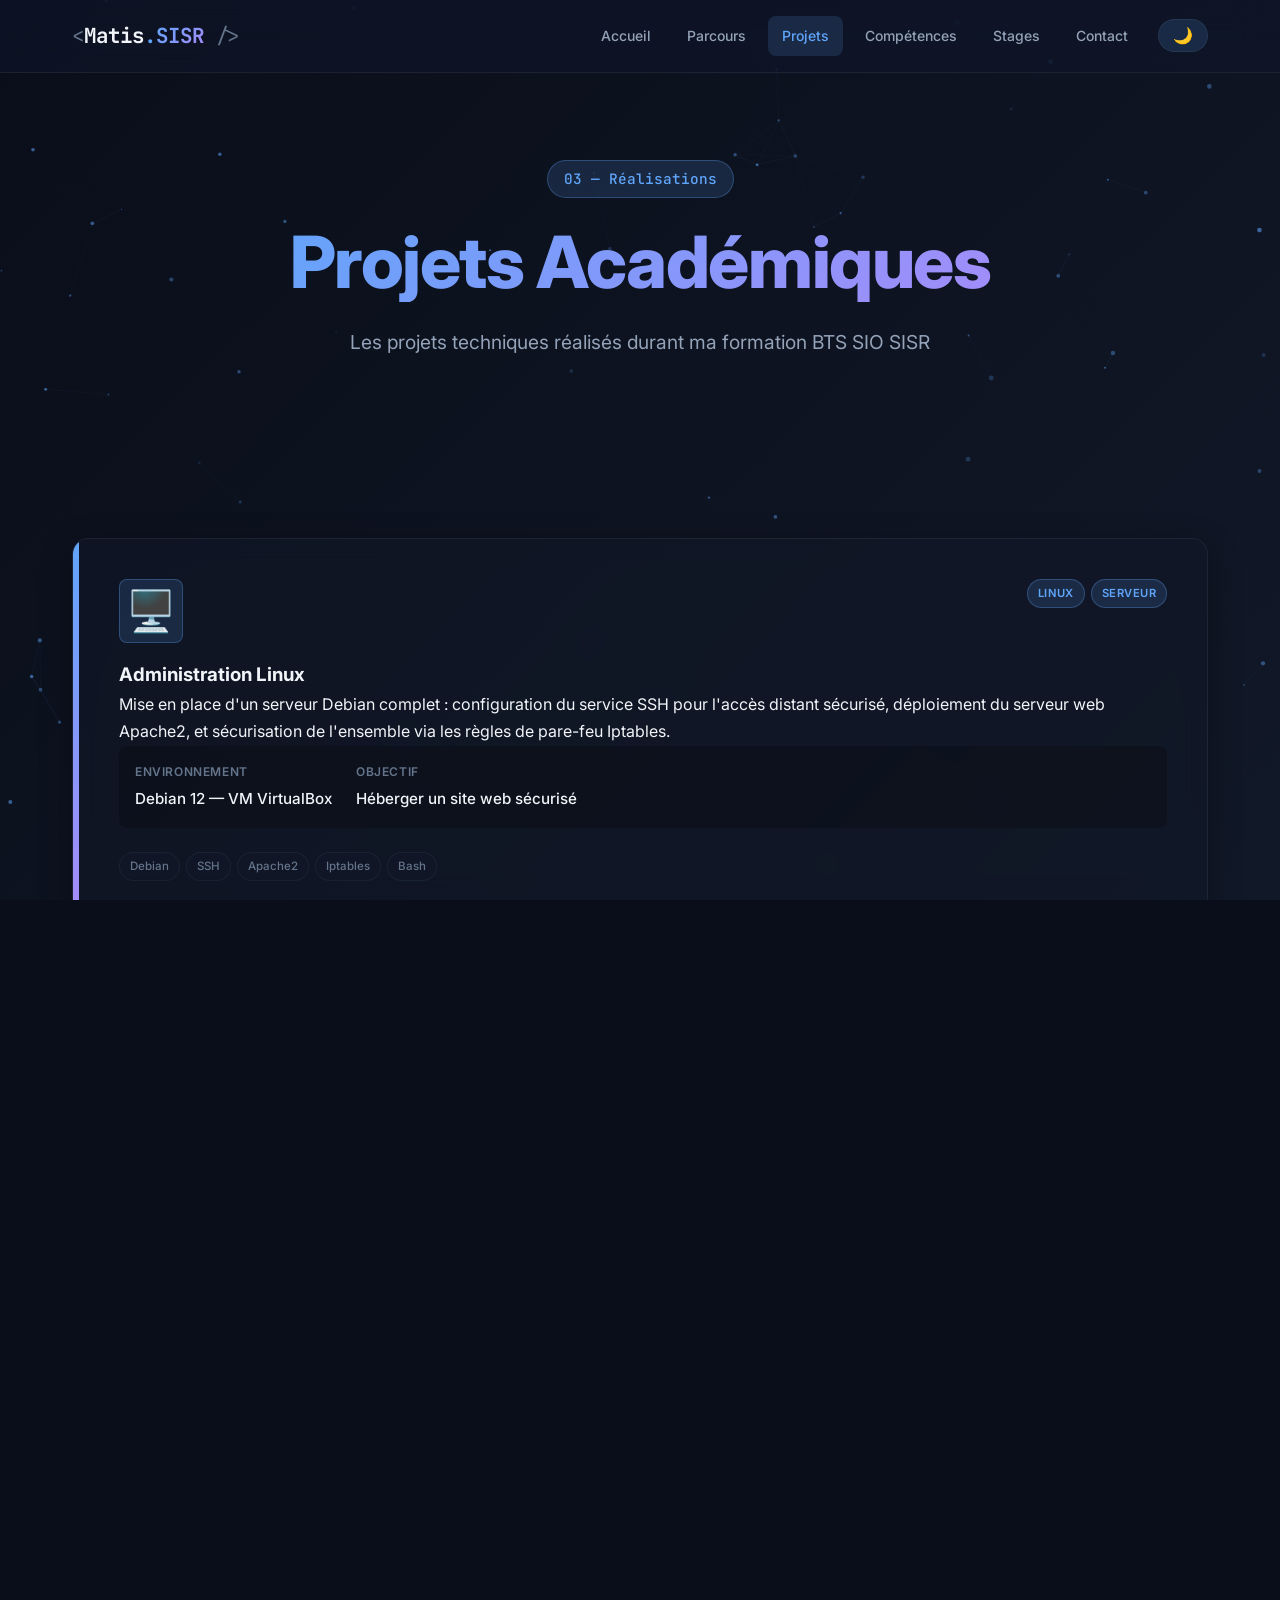
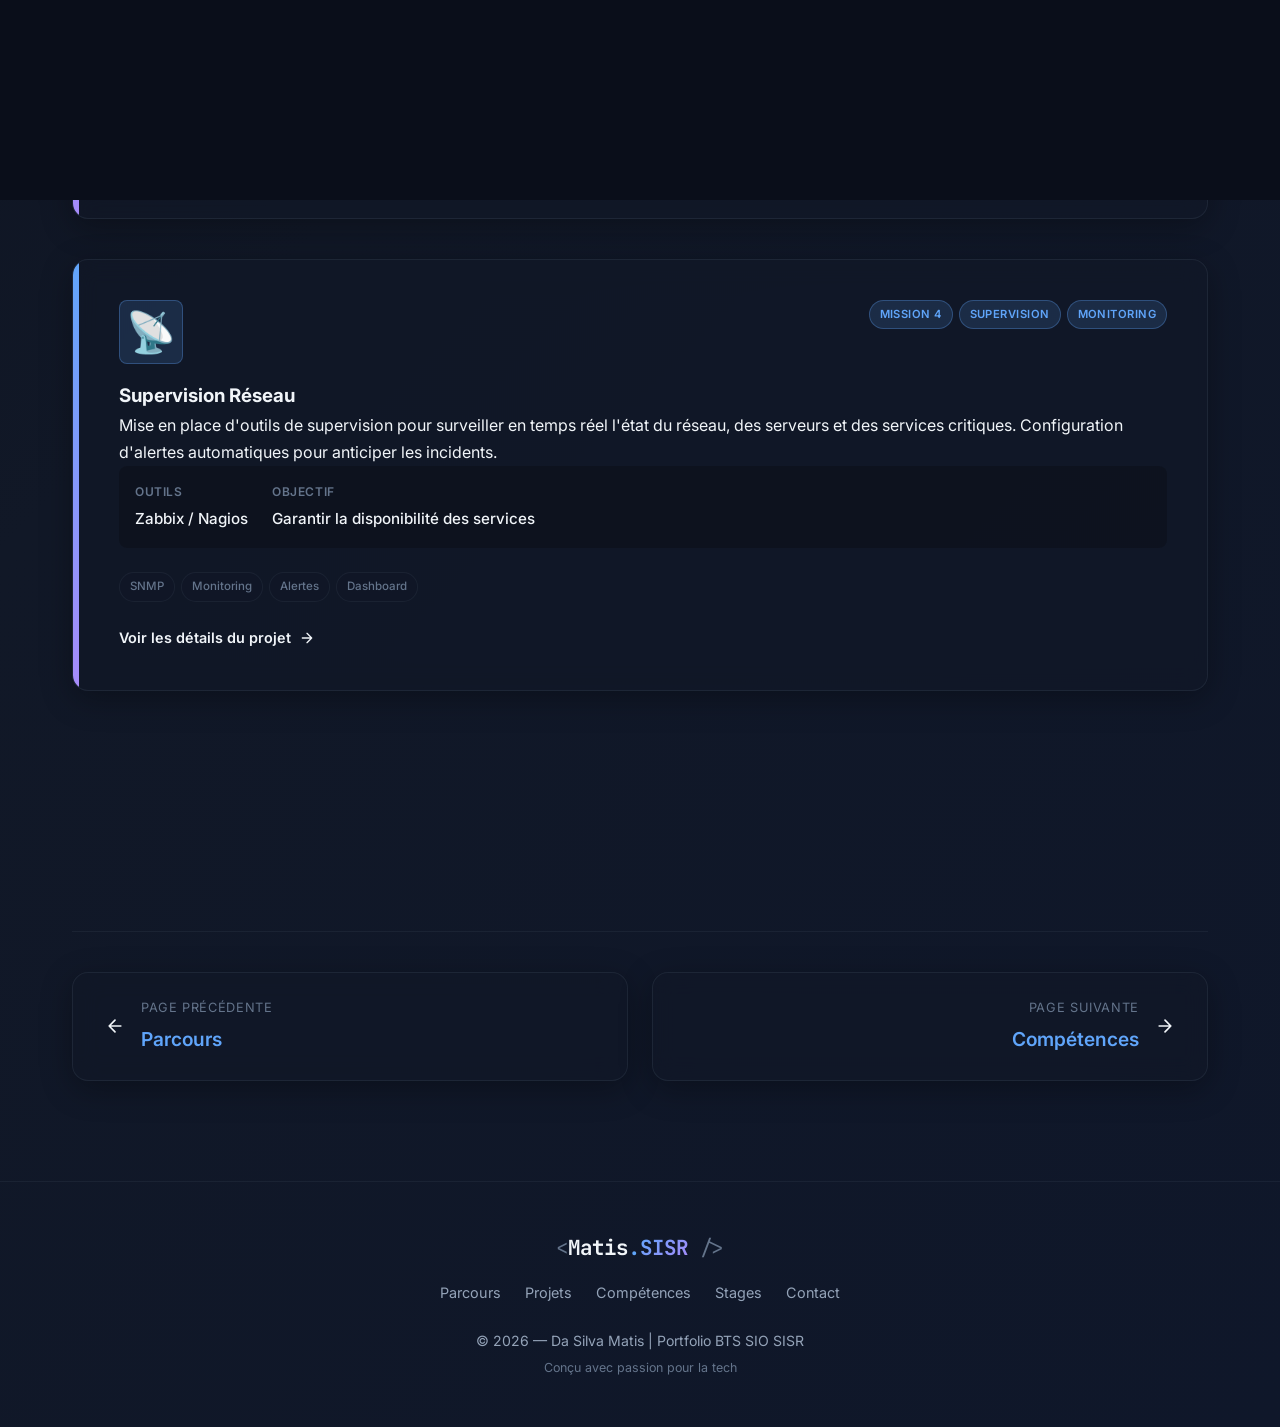
==== commit b0c018d9: "amelioration" ====
--- a/projets.html/index.html
+++ b/projets.html/index.html
@@ -167,36 +167,43 @@
       </a>
 
       <!-- Projet 4 -->
-      <div class="project-card-large glass reveal">
-        <div class="project-card-accent"></div>
-        <div class="project-card-body">
-          <div class="project-header">
-            <div class="project-icon-lg">📡</div>
-            <div class="project-tags">
-              <span class="tag">Supervision</span>
-              <span class="tag">Monitoring</span>
-            </div>
-          </div>
-          <h3>Supervision Réseau</h3>
-          <p>Mise en place d'outils de supervision pour surveiller en temps réel l'état du réseau, des serveurs et des services critiques. Configuration d'alertes automatiques pour anticiper les incidents.</p>
-          <div class="project-details">
-            <div class="project-detail">
-              <span class="detail-label">Outils</span>
-              <span class="detail-value">Zabbix / Nagios</span>
-            </div>
-            <div class="project-detail">
-              <span class="detail-label">Objectif</span>
-              <span class="detail-value">Garantir la disponibilité des services</span>
-            </div>
-          </div>
-          <div class="project-techs">
-            <span>SNMP</span>
-            <span>Monitoring</span>
-            <span>Alertes</span>
-            <span>Dashboard</span>
-          </div>
-        </div>
-      </div>
+      <a href="https://mashida6091.github.io/Da-Silva-Matis-portfolio/projets.html/mission4.html" class="project-card-wrapper reveal" style="text-decoration: none; color: inherit; display: block;">
+        <div class="project-card-large glass">
+          <div class="project-card-accent"></div>
+          <div class="project-card-body">
+            <div class="project-header">
+              <div class="project-icon-lg">📡</div>
+              <div class="project-tags">
+                <span class="tag">Mission 4</span>
+                <span class="tag">Supervision</span>
+                <span class="tag">Monitoring</span>
+              </div>
+            </div>
+            <h3>Supervision Réseau</h3>
+            <p>Mise en place d'outils de supervision pour surveiller en temps réel l'état du réseau, des serveurs et des services critiques. Configuration d'alertes automatiques pour anticiper les incidents.</p>
+            <div class="project-details">
+              <div class="project-detail">
+                <span class="detail-label">Outils</span>
+                <span class="detail-value">Zabbix / Nagios</span>
+              </div>
+              <div class="project-detail">
+                <span class="detail-label">Objectif</span>
+                <span class="detail-value">Garantir la disponibilité des services</span>
+              </div>
+            </div>
+            <div class="project-techs">
+              <span>SNMP</span>
+              <span>Monitoring</span>
+              <span>Alertes</span>
+              <span>Dashboard</span>
+            </div>
+            <div style="margin-top: 1.5rem; display: flex; align-items: center; color: var(--accent-color); font-weight: 600; font-size: 0.9rem;">
+              Voir les détails du projet 
+              <svg width="16" height="16" viewBox="0 0 24 24" fill="none" stroke="currentColor" stroke-width="2" stroke-linecap="round" stroke-linejoin="round" style="margin-left: 8px;"><path d="M5 12h14M12 5l7 7-7 7"/></svg>
+            </div>
+          </div>
+        </div>
+      </a>
 
     </div>
   </section>
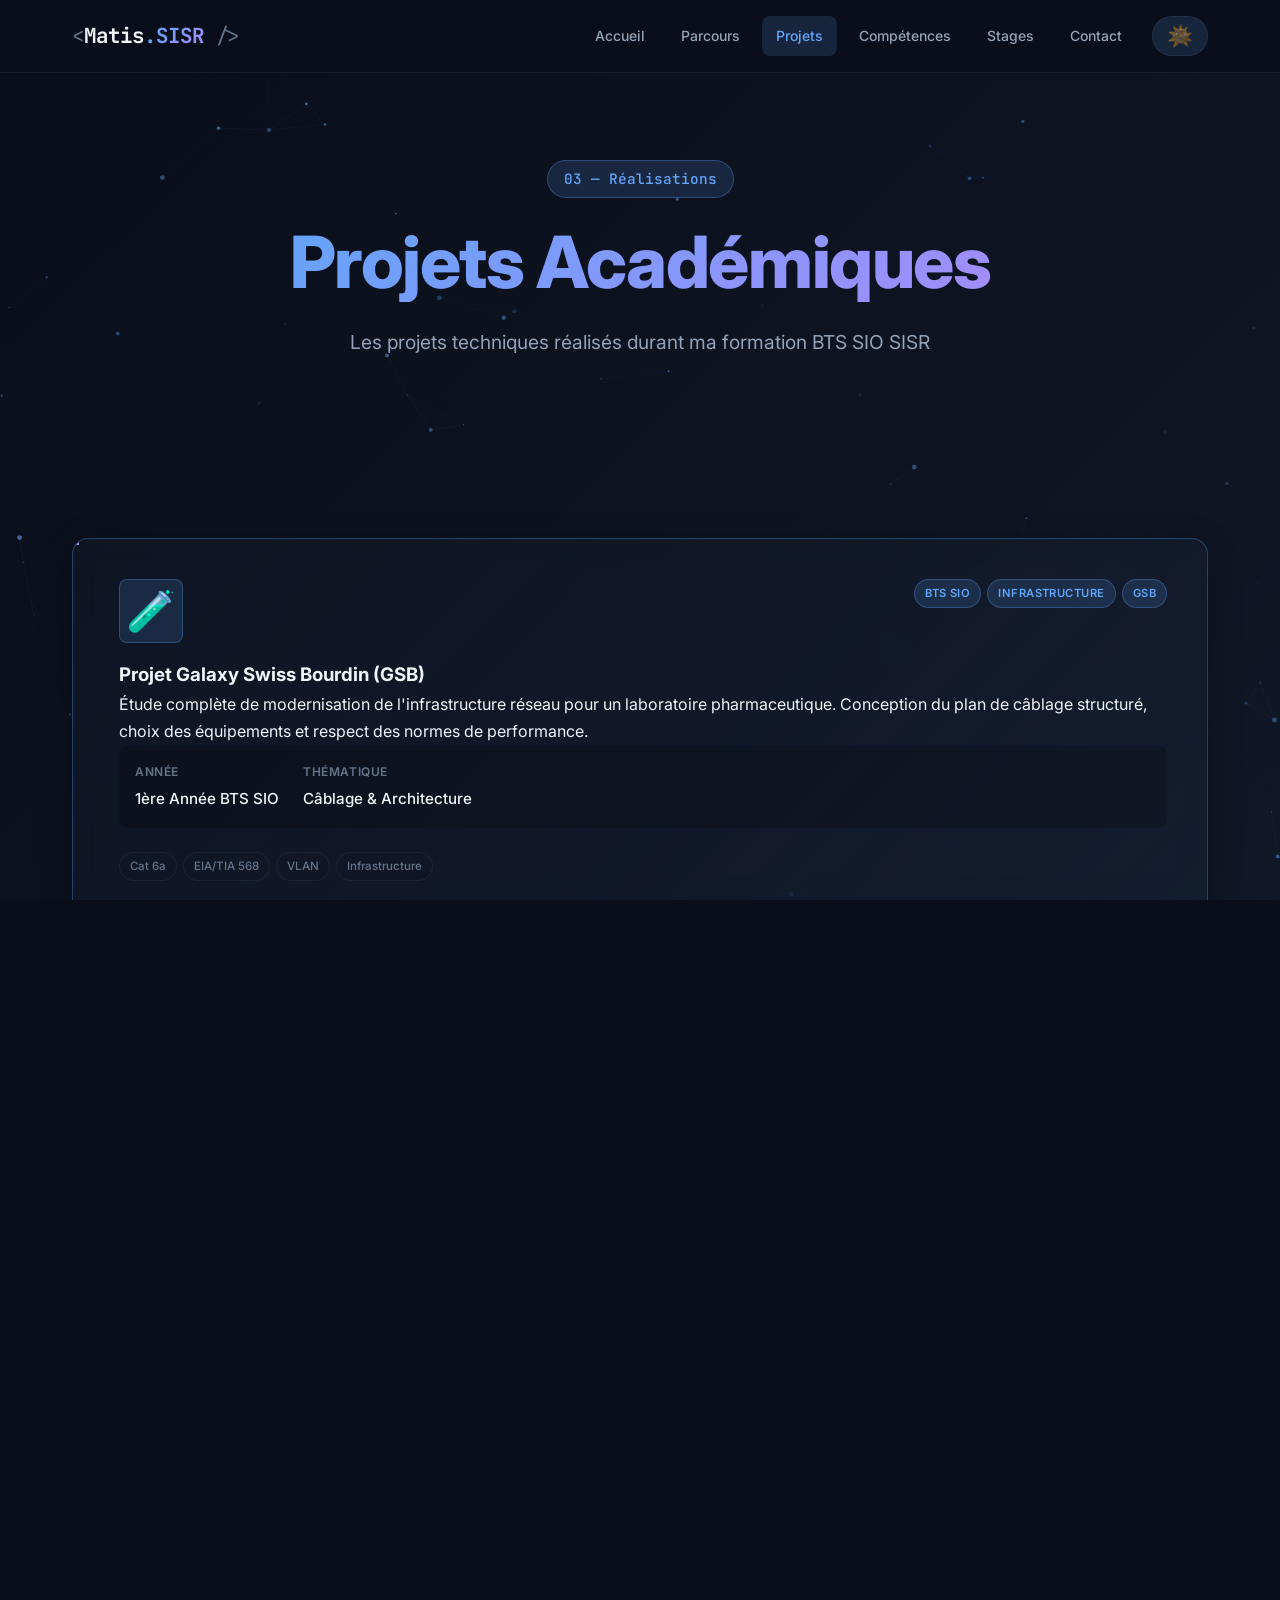
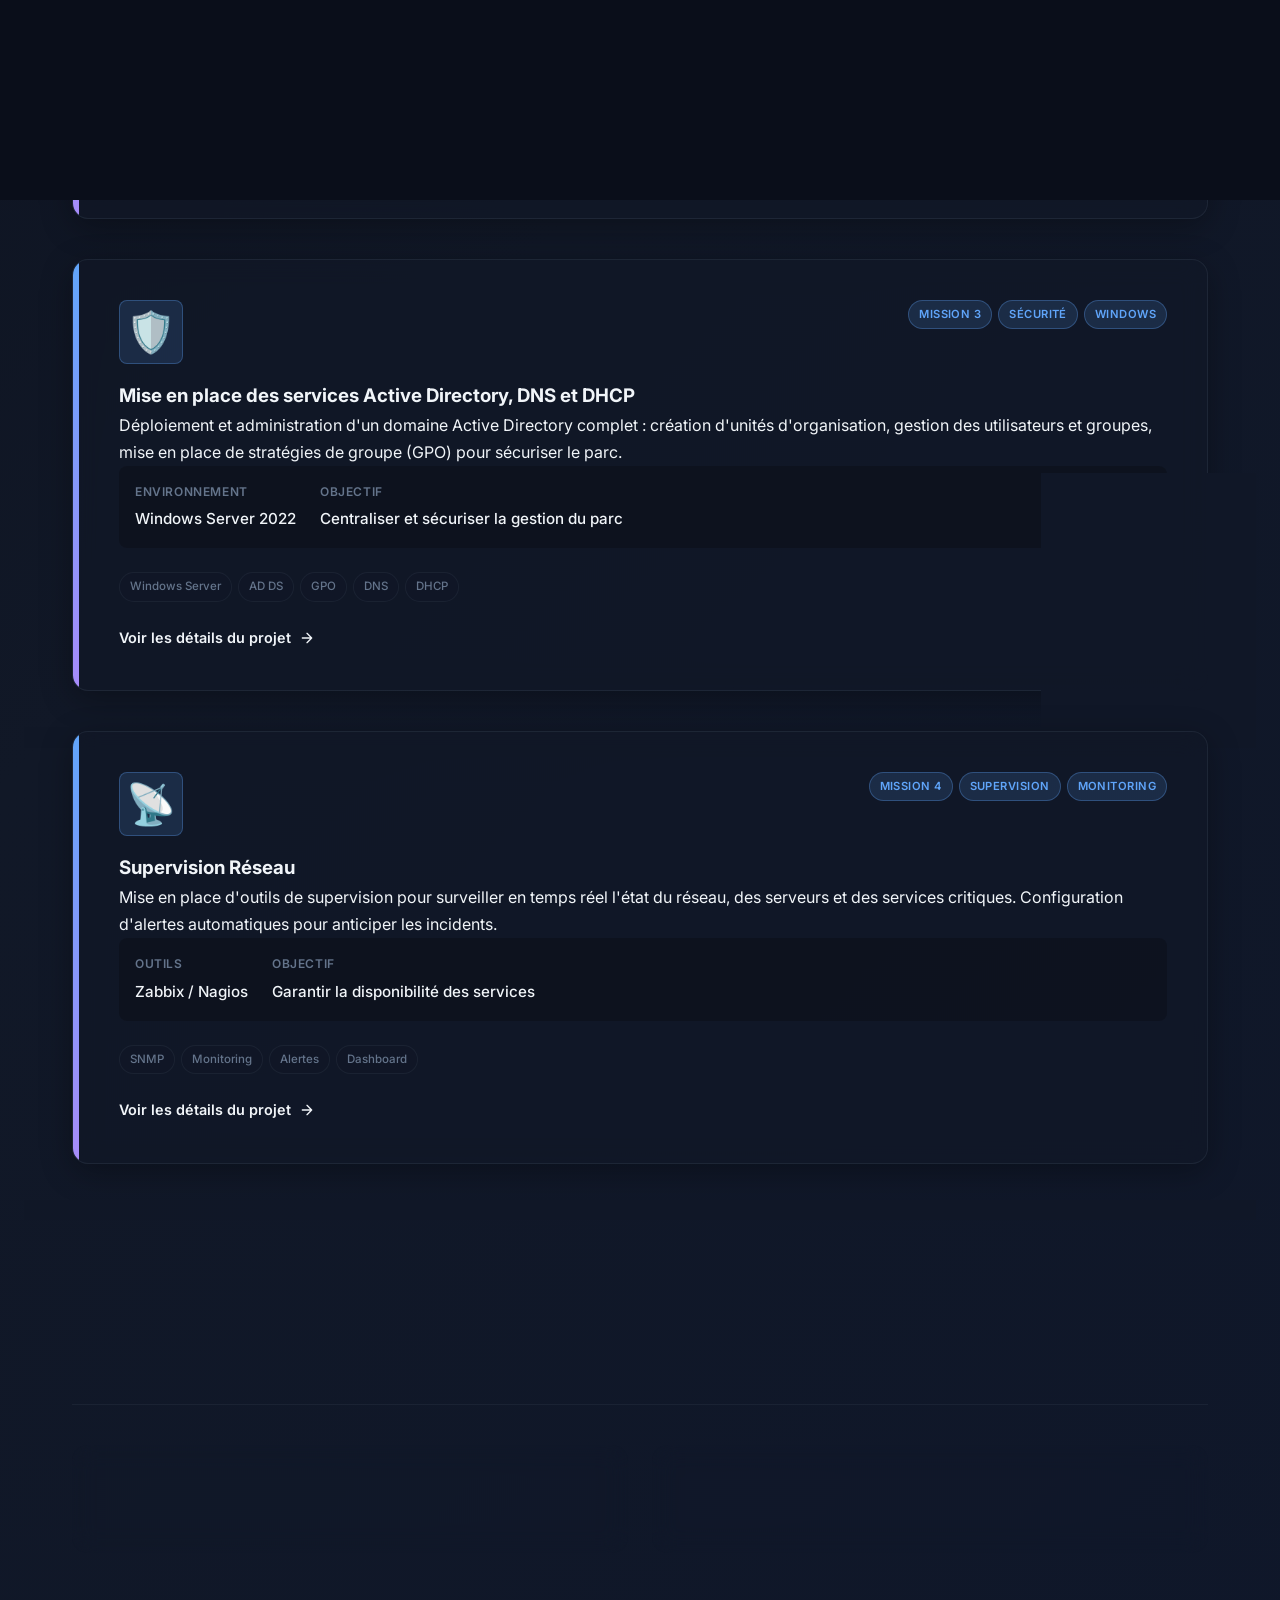
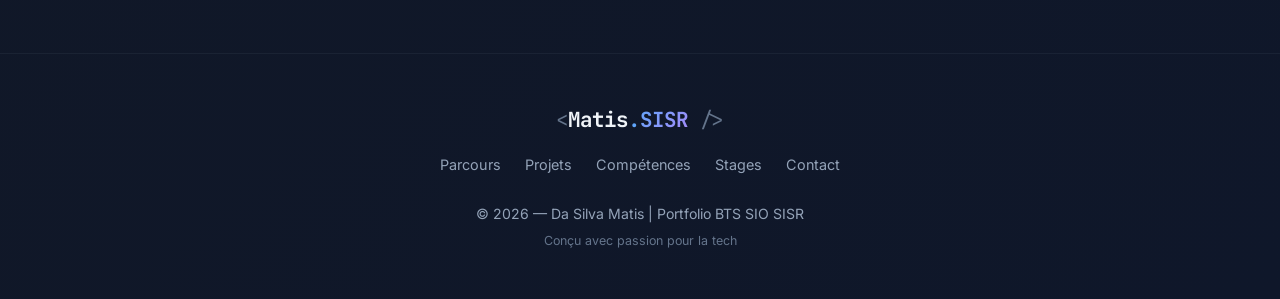
==== commit 8e1d341a: "update projets" ====
--- a/projets.html/index.html
+++ b/projets.html/index.html
@@ -60,6 +60,45 @@
   <section class="section">
     <div class="projects-grid-large">
 
+      <!-- Projet GSB (Nouveau) -->
+      <a href="gsb.html" class="project-card-wrapper reveal" style="text-decoration: none; color: inherit; display: block;">
+        <div class="project-card-large glass featured">
+          <div class="project-card-accent"></div>
+          <div class="project-card-body">
+            <div class="project-header">
+              <div class="project-icon-lg">🧪</div>
+              <div class="project-tags">
+                <span class="tag">BTS SIO</span>
+                <span class="tag">Infrastructure</span>
+                <span class="tag">GSB</span>
+              </div>
+            </div>
+            <h3>Projet Galaxy Swiss Bourdin (GSB)</h3>
+            <p>Étude complète de modernisation de l'infrastructure réseau pour un laboratoire pharmaceutique. Conception du plan de câblage structuré, choix des équipements et respect des normes de performance.</p>
+            <div class="project-details">
+              <div class="project-detail">
+                <span class="detail-label">Année</span>
+                <span class="detail-value">1ère Année BTS SIO</span>
+              </div>
+              <div class="project-detail">
+                <span class="detail-label">Thématique</span>
+                <span class="detail-value">Câblage & Architecture</span>
+              </div>
+            </div>
+            <div class="project-techs">
+              <span>Cat 6a</span>
+              <span>EIA/TIA 568</span>
+              <span>VLAN</span>
+              <span>Infrastructure</span>
+            </div>
+            <div style="margin-top: 1.5rem; display: flex; align-items: center; color: var(--accent-color); font-weight: 600; font-size: 0.9rem;">
+              Découvrir la mission GSB 
+              <svg width="16" height="16" viewBox="0 0 24 24" fill="none" stroke="currentColor" stroke-width="2" stroke-linecap="round" stroke-linejoin="round" style="margin-left: 8px;"><path d="M5 12h14M12 5l7 7-7 7"/></svg>
+            </div>
+          </div>
+        </div>
+      </a>
+
       <!-- Projet 1 -->
       <div class="project-card-large glass reveal">
         <div class="project-card-accent"></div>
@@ -127,7 +166,7 @@
       </div>
 
       <!-- Projet 3 -->
-      <a href="https://mashida6091.github.io/Da-Silva-Matis-portfolio/projets.html/mission3.html" class="project-card-wrapper reveal" style="text-decoration: none; color: inherit; display: block;">
+      <a href="mission3.html" class="project-card-wrapper reveal" style="text-decoration: none; color: inherit; display: block;">
         <div class="project-card-large glass">
           <div class="project-card-accent"></div>
           <div class="project-card-body">
@@ -167,7 +206,7 @@
       </a>
 
       <!-- Projet 4 -->
-      <a href="https://mashida6091.github.io/Da-Silva-Matis-portfolio/projets.html/mission4.html" class="project-card-wrapper reveal" style="text-decoration: none; color: inherit; display: block;">
+      <a href="mission4.html" class="project-card-wrapper reveal" style="text-decoration: none; color: inherit; display: block;">
         <div class="project-card-large glass">
           <div class="project-card-accent"></div>
           <div class="project-card-body">
--- a/style.css
+++ b/style.css
@@ -31,30 +31,32 @@
 }
 
 html.light {
-  --bg-primary: #f8fafc;
-  --bg-secondary: #f1f5f9;
-  --bg-card: rgba(255, 255, 255, 0.7);
-  --bg-card-hover: rgba(255, 255, 255, 0.9);
+  --bg-primary: #ebecee;
+  --bg-secondary: #dce0e4;
+  --bg-card: rgba(255, 255, 255, 0.6);
+  --bg-card-hover: rgba(255, 255, 255, 0.85);
   --text-primary: #0f172a;
-  --text-secondary: #475569;
-  --text-muted: #94a3b8;
+  --text-secondary: #334155;
+  --text-muted: #64748b;
   --accent: #3b82f6;
   --accent-hover: #2563eb;
   --accent-glow: rgba(59, 130, 246, 0.1);
   --accent-glow-strong: rgba(59, 130, 246, 0.2);
   --gradient-accent: linear-gradient(135deg, #3b82f6, #8b5cf6);
-  --gradient-bg: linear-gradient(135deg, #f8fafc 0%, #f1f5f9 50%, #e2e8f0 100%);
-  --border: rgba(15, 23, 42, 0.06);
+  --gradient-bg: linear-gradient(135deg, #ebecee 0%, #dce0e4 50%, #c8ccd0 100%);
+  --border: rgba(15, 23, 42, 0.1);
   --border-hover: rgba(59, 130, 246, 0.3);
-  --glass: rgba(255, 255, 255, 0.6);
-  --glass-border: rgba(15, 23, 42, 0.08);
-  --shadow: 0 8px 32px rgba(0, 0, 0, 0.08);
-  --shadow-hover: 0 16px 48px rgba(0, 0, 0, 0.12);
+  --glass: rgba(255, 255, 255, 0.7);
+  --glass-border: rgba(15, 23, 42, 0.1);
+  --shadow: 0 8px 32px rgba(15, 23, 42, 0.08);
+  --shadow-hover: 0 16px 48px rgba(15, 23, 42, 0.12);
   color-scheme: light;
 }
 
 /* Reset */
-*, *::before, *::after {
+*,
+*::before,
+*::after {
   margin: 0;
   padding: 0;
   box-sizing: border-box;
@@ -65,6 +67,7 @@
   scroll-padding-top: 80px;
   background: var(--gradient-bg);
   min-height: 100vh;
+  transition: background var(--transition);
 }
 
 body {
@@ -100,7 +103,7 @@
   left: 0;
   width: 100%;
   z-index: 1000;
-  background: var(--glass);
+  background: var(--bg-primary);
   backdrop-filter: blur(20px);
   -webkit-backdrop-filter: blur(20px);
   border-bottom: 1px solid var(--glass-border);
@@ -108,7 +111,7 @@
 }
 
 header.scrolled {
-  background: var(--glass);
+  background: var(--bg-primary);
   box-shadow: var(--shadow);
 }
 
@@ -193,6 +196,28 @@
   transform: scale(1.05);
 }
 
+.theme-icon {
+  display: inline-block;
+  width: 18px;
+  height: 18px;
+  background-size: contain;
+  background-repeat: no-repeat;
+  background-position: center;
+  background-image: url('sundrop.png');
+  font-size: 0;
+  color: transparent;
+  width: 26px;
+  height: 26px;
+}
+
+html.light .theme-icon {
+  background-image: url('majora-moon.png');
+  font-size: 0;
+  color: transparent;
+  width: 26px;
+  height: 26px;
+}
+
 /* Burger */
 .burger {
   display: none;
@@ -233,7 +258,7 @@
   right: -100%;
   width: 300px;
   height: 100vh;
-  background: var(--glass);
+  background: var(--bg-primary);
   backdrop-filter: blur(30px);
   -webkit-backdrop-filter: blur(30px);
   z-index: 999;
@@ -328,8 +353,17 @@
 }
 
 @keyframes pulse-dot {
-  0%, 100% { opacity: 1; transform: scale(1); }
-  50% { opacity: 0.5; transform: scale(1.3); }
+
+  0%,
+  100% {
+    opacity: 1;
+    transform: scale(1);
+  }
+
+  50% {
+    opacity: 0.5;
+    transform: scale(1.3);
+  }
 }
 
 .hero-title {
@@ -355,8 +389,15 @@
 }
 
 @keyframes blink {
-  0%, 100% { opacity: 1; }
-  50% { opacity: 0; }
+
+  0%,
+  100% {
+    opacity: 1;
+  }
+
+  50% {
+    opacity: 0;
+  }
 }
 
 .hero-subtitle {
@@ -423,10 +464,25 @@
 }
 
 @keyframes scroll-line {
-  0% { transform: scaleY(0); transform-origin: top; }
-  50% { transform: scaleY(1); transform-origin: top; }
-  51% { transform: scaleY(1); transform-origin: bottom; }
-  100% { transform: scaleY(0); transform-origin: bottom; }
+  0% {
+    transform: scaleY(0);
+    transform-origin: top;
+  }
+
+  50% {
+    transform: scaleY(1);
+    transform-origin: top;
+  }
+
+  51% {
+    transform: scaleY(1);
+    transform-origin: bottom;
+  }
+
+  100% {
+    transform: scaleY(0);
+    transform-origin: bottom;
+  }
 }
 
 .scroll-indicator span {
@@ -810,6 +866,7 @@
 
 .stage-content {
   max-width: 900px;
+  margin: 0 auto;
 }
 
 .iframe-wrapper {
@@ -901,6 +958,7 @@
     opacity: 0;
     transform: translateY(24px);
   }
+
   to {
     opacity: 1;
     transform: translateY(0);
@@ -1354,3 +1412,181 @@
     scrollbar-width: thin;
   }
 }
+
+/* ═══════════════════════════════════════════════════
+   STAGE COMPARISON SECTION
+   ═══════════════════════════════════════════════════ */
+
+.stages-comparison {
+  display: grid;
+  grid-template-columns: 1fr auto 1fr;
+  gap: 80px;
+  align-items: stretch;
+  margin-bottom: 80px;
+}
+
+.stage-column {
+  padding: 32px;
+  background: var(--bg-card);
+  border-radius: var(--radius);
+  border: 1px solid var(--glass-border);
+  transition: all var(--transition);
+}
+
+.stage-column:hover {
+  background: var(--bg-card-hover);
+  border-color: var(--border-hover);
+  transform: translateY(-4px);
+}
+
+.stage-column h3 {
+  font-size: 1.5rem;
+  margin-bottom: 20px;
+  color: var(--accent);
+  font-weight: 700;
+}
+
+.stage-column p {
+  font-size: 1rem;
+  line-height: 1.8;
+  color: var(--text-secondary);
+}
+
+.stage-divider {
+  width: 2px;
+  background: linear-gradient(180deg, transparent, var(--accent), transparent);
+  align-self: stretch;
+}
+
+.stage-list {
+  list-style: none;
+  margin-top: 24px;
+}
+
+.stage-list li {
+  position: relative;
+  padding-left: 28px;
+  margin-bottom: 16px;
+  font-size: 0.95rem;
+  color: var(--text-primary);
+  line-height: 1.5;
+}
+
+.stage-list li::before {
+  content: '→';
+  position: absolute;
+  left: 0;
+  color: var(--accent);
+  font-weight: 800;
+}
+
+@media (max-width: 768px) {
+  .stages-comparison {
+    grid-template-columns: 1fr;
+    gap: 40px;
+  }
+  
+  .stage-divider {
+    width: 100%;
+    height: 2px;
+    background: linear-gradient(90deg, transparent, var(--accent), transparent);
+    margin: 40px 0;
+  }
+}
+
+/* ═══════════════════════════════════════════════════
+   PROJECT DETAILS PAGE STYLES
+   ═══════════════════════════════════════════════════ */
+
+.project-details-grid {
+  display: grid;
+  grid-template-columns: repeat(auto-fit, minmax(350px, 1fr));
+  gap: 32px;
+  margin-top: 2rem;
+}
+
+.project-info-card {
+  padding: 40px;
+  display: flex;
+  flex-direction: column;
+  height: 100%;
+}
+
+.project-info-card h2 {
+  font-size: 1.5rem;
+  font-weight: 700;
+  margin-bottom: 1.5rem;
+  color: var(--accent);
+}
+
+.project-info-card p {
+  margin-bottom: 2rem;
+  flex: 1;
+}
+
+.file-link-container {
+  margin-top: auto;
+}
+
+.technical-grid {
+  display: grid;
+  grid-template-columns: repeat(auto-fit, minmax(300px, 1fr));
+  gap: 24px;
+}
+
+.tech-spec {
+  padding: 32px;
+}
+
+.tech-spec h3 {
+  font-size: 1.2rem;
+  margin-bottom: 1.5rem;
+  display: flex;
+  align-items: center;
+  gap: 12px;
+}
+
+.tech-spec h3::before {
+  content: '';
+  width: 4px;
+  height: 20px;
+  background: var(--gradient-accent);
+  border-radius: var(--radius-pill);
+}
+
+.tech-list {
+  list-style: none;
+  display: flex;
+  flex-direction: column;
+  gap: 12px;
+}
+
+.tech-list li {
+  display: flex;
+  align-items: center;
+  gap: 12px;
+  font-size: 0.95rem;
+  color: var(--text-secondary);
+}
+
+.tech-list li::before {
+  content: '→';
+  color: var(--accent);
+  font-weight: 700;
+}
+
+/* Featured Project Card on Main Page */
+.project-card-large.featured {
+  border: 1.5px solid var(--border-hover);
+  background: linear-gradient(135deg, var(--bg-card), rgba(96, 165, 250, 0.05));
+}
+
+.project-card-large.featured .project-card-accent {
+  height: 6px;
+}
+
+@media (max-width: 768px) {
+  .project-details-grid {
+    grid-template-columns: 1fr;
+  }
+}
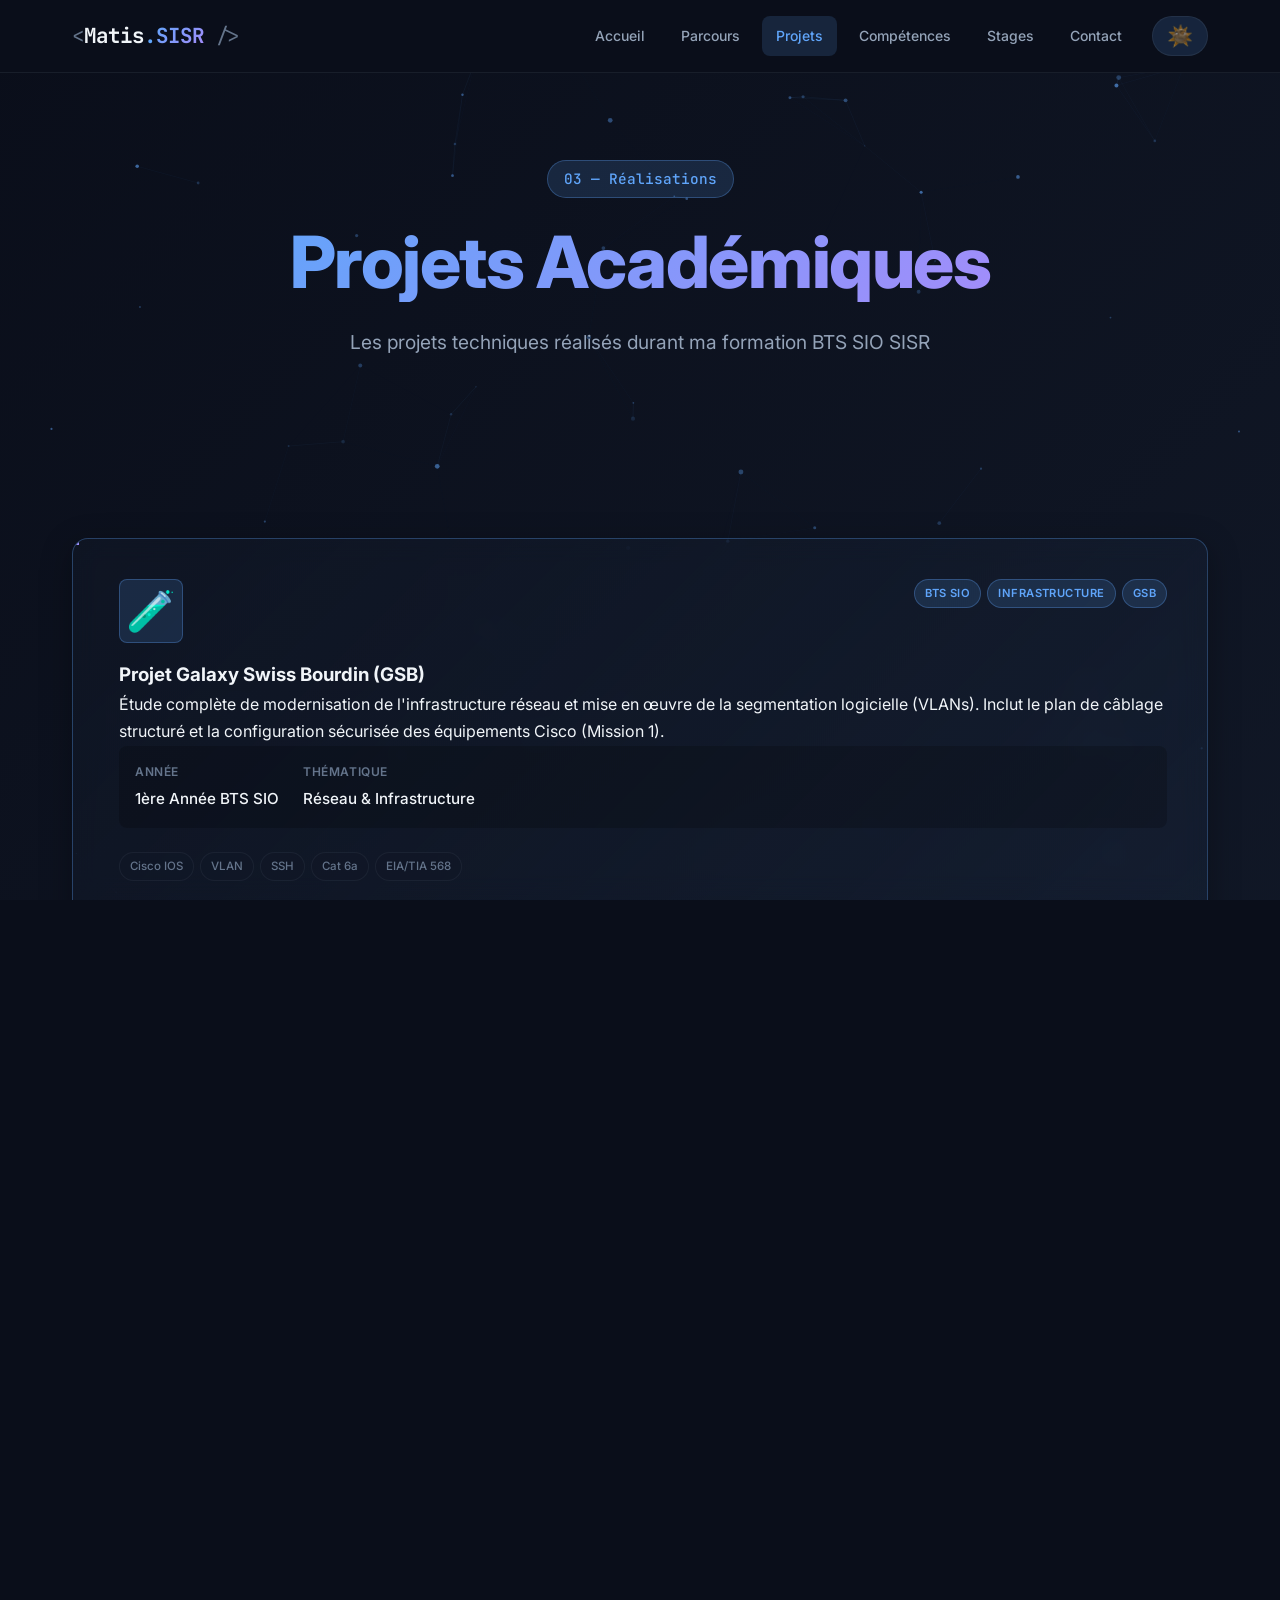
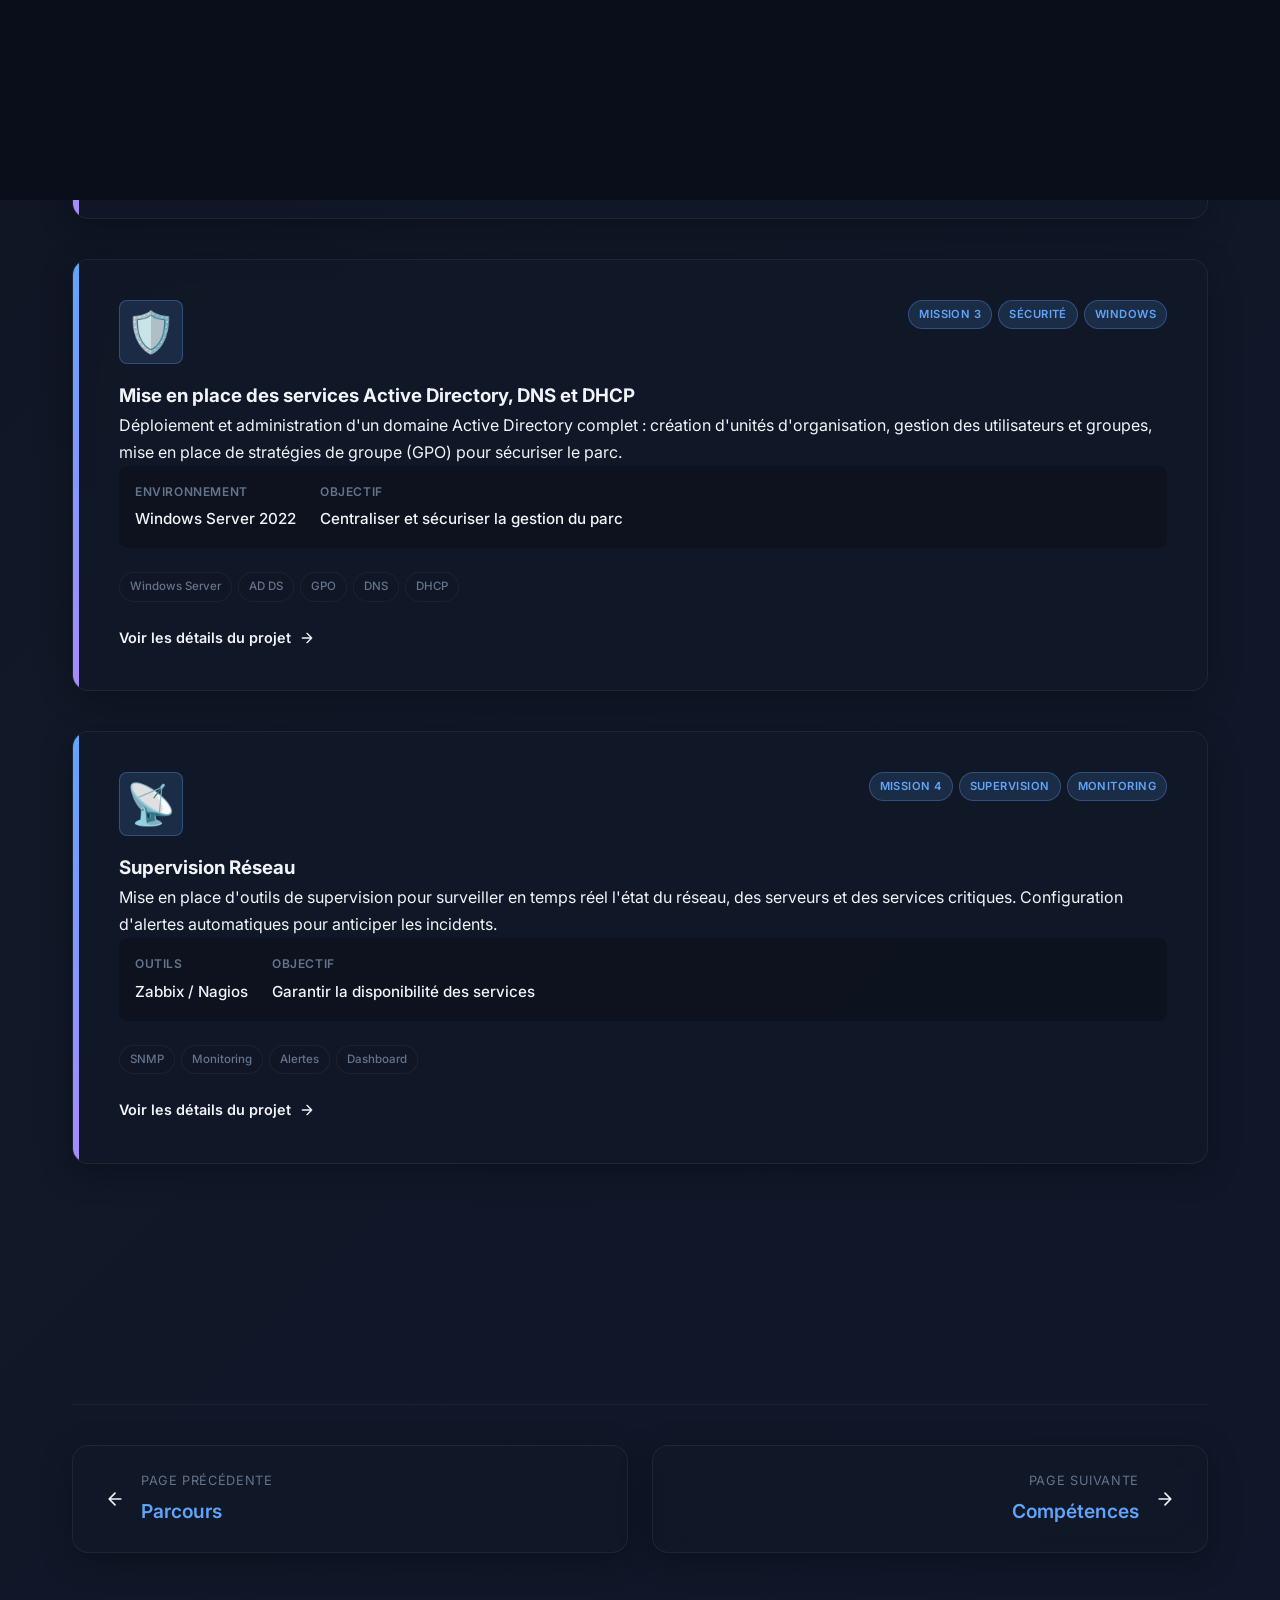
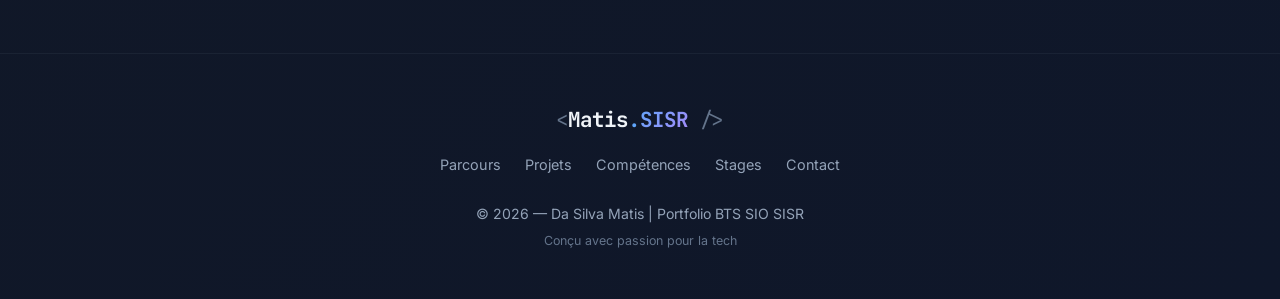
==== commit ff32bd74: "feat: add GSB project detail page and projects index gallery" ====
--- a/projets.html/index.html
+++ b/projets.html/index.html
@@ -74,7 +74,7 @@
               </div>
             </div>
             <h3>Projet Galaxy Swiss Bourdin (GSB)</h3>
-            <p>Étude complète de modernisation de l'infrastructure réseau pour un laboratoire pharmaceutique. Conception du plan de câblage structuré, choix des équipements et respect des normes de performance.</p>
+            <p>Étude complète de modernisation de l'infrastructure réseau et mise en œuvre de la segmentation logicielle (VLANs). Inclut le plan de câblage structuré et la configuration sécurisée des équipements Cisco (Mission 1).</p>
             <div class="project-details">
               <div class="project-detail">
                 <span class="detail-label">Année</span>
@@ -82,14 +82,15 @@
               </div>
               <div class="project-detail">
                 <span class="detail-label">Thématique</span>
-                <span class="detail-value">Câblage & Architecture</span>
+                <span class="detail-value">Réseau & Infrastructure</span>
               </div>
             </div>
             <div class="project-techs">
+              <span>Cisco IOS</span>
+              <span>VLAN</span>
+              <span>SSH</span>
               <span>Cat 6a</span>
               <span>EIA/TIA 568</span>
-              <span>VLAN</span>
-              <span>Infrastructure</span>
             </div>
             <div style="margin-top: 1.5rem; display: flex; align-items: center; color: var(--accent-color); font-weight: 600; font-size: 0.9rem;">
               Découvrir la mission GSB 
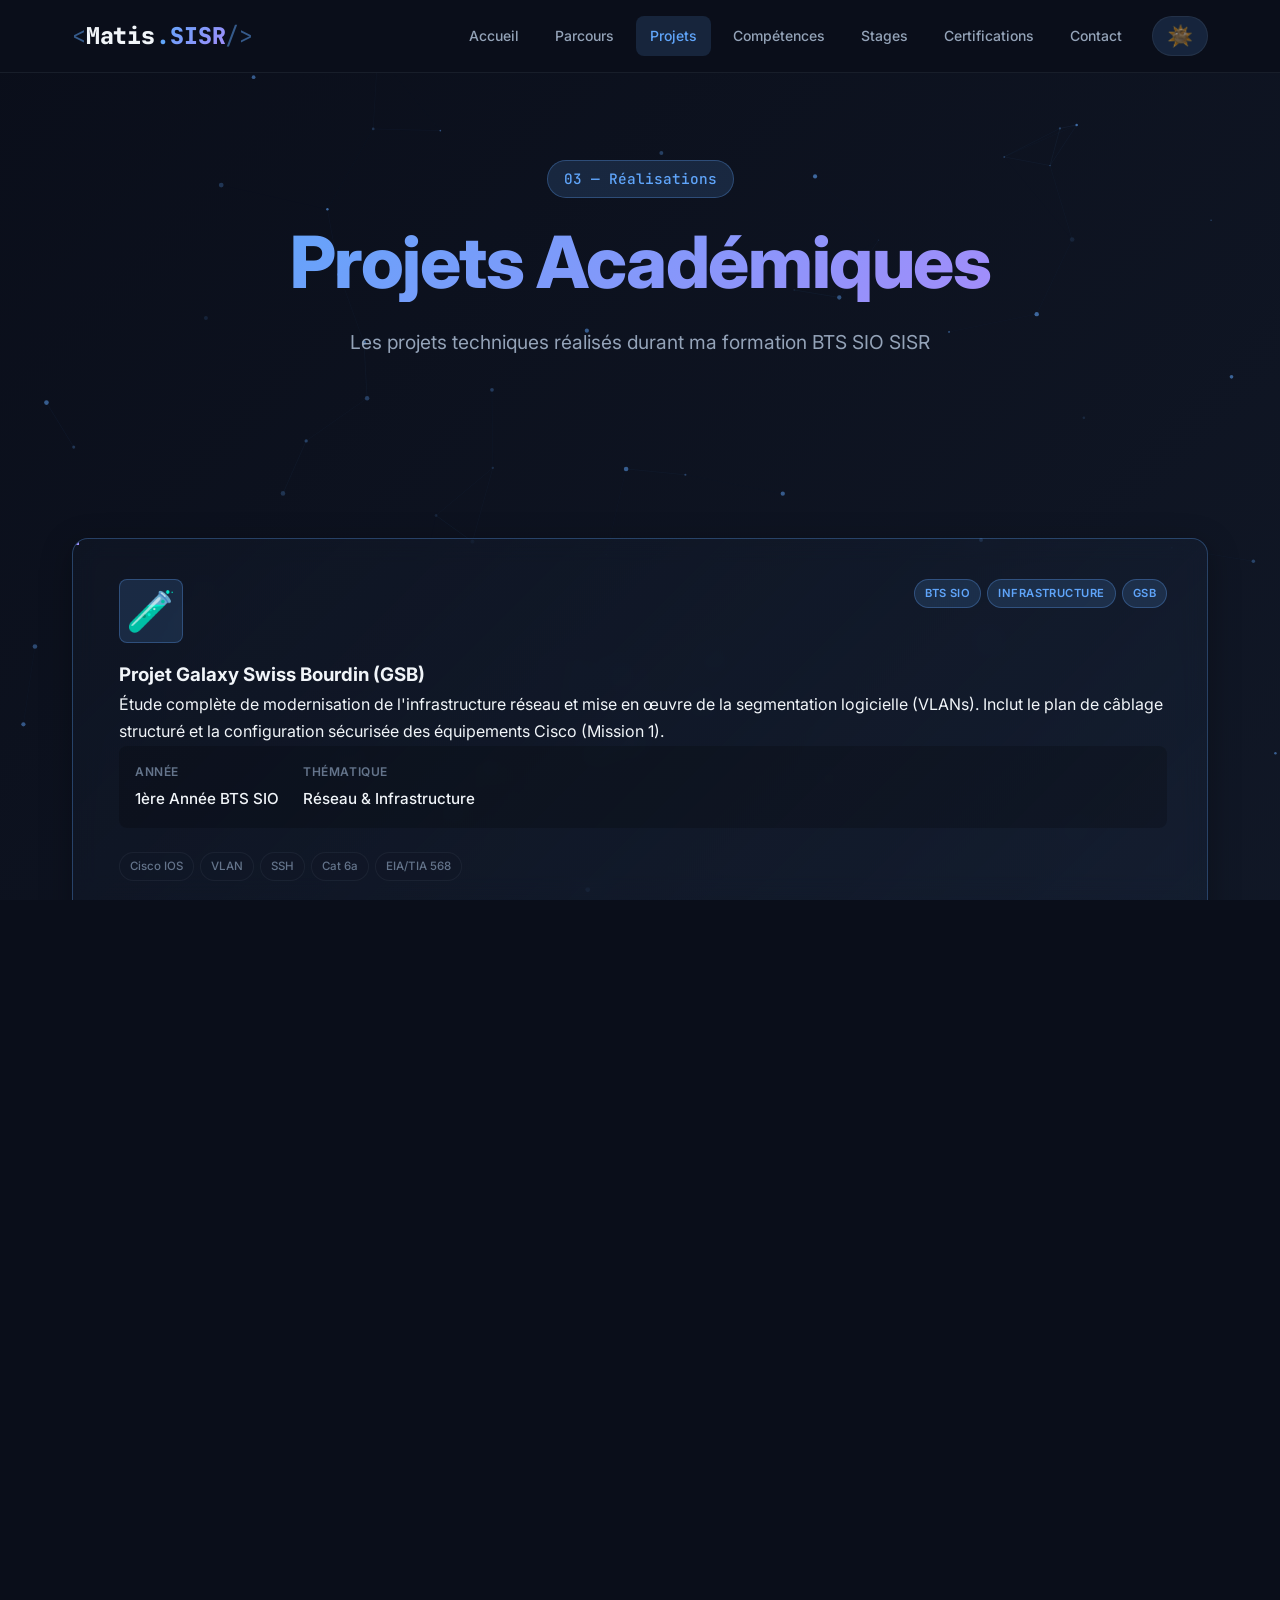
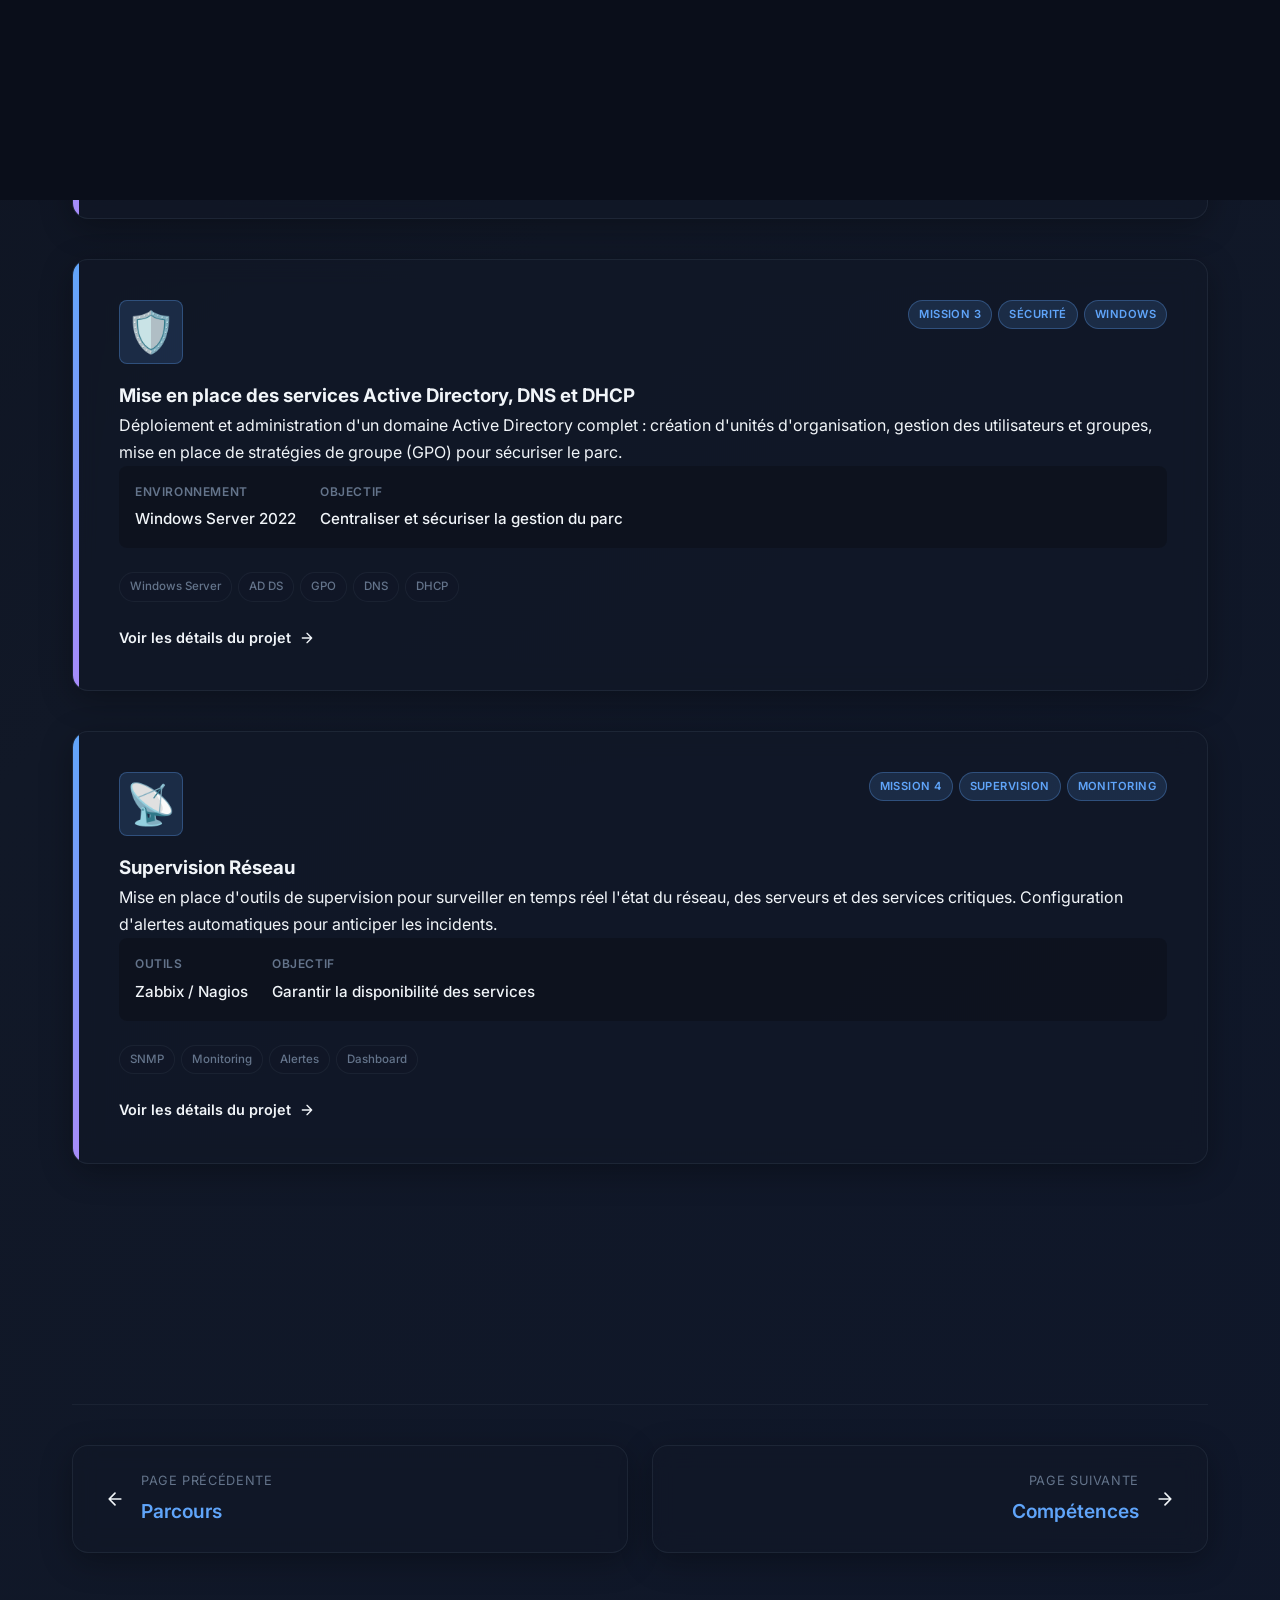
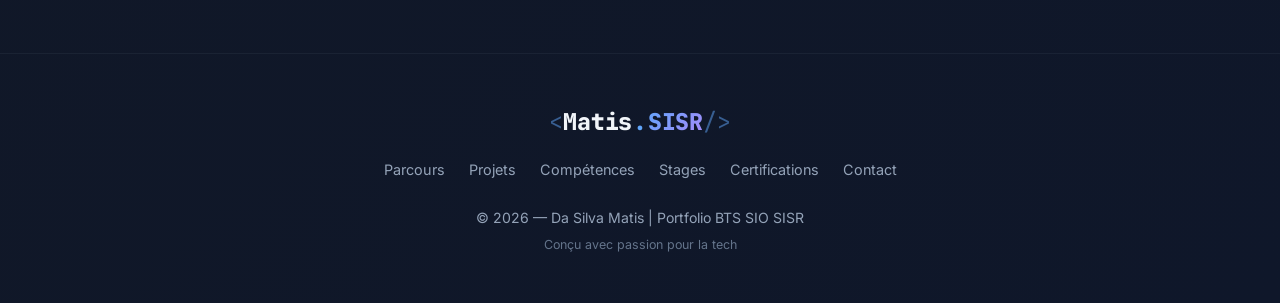
==== commit 26709dc5: "feat: add certifications page and update site navigation to include it" ====
--- a/projets.html/index.html
+++ b/projets.html/index.html
@@ -27,6 +27,7 @@
         <a href="index.html" class="nav-link active page-link">Projets</a>
         <a href="../competences.html" class="nav-link page-link">Compétences</a>
         <a href="../stages.html" class="nav-link page-link">Stages</a>
+        <a href="../certifications.html" class="nav-link page-link">Certifications</a>
         <a href="../contact.html" class="nav-link page-link">Contact</a>
         <button class="theme-toggle" id="themeBtn" aria-label="Changer le thème">
           <span class="theme-icon" id="themeIcon">🌙</span>
@@ -44,6 +45,7 @@
     <a href="index.html" class="mobile-link active page-link">Projets</a>
     <a href="../competences.html" class="mobile-link page-link">Compétences</a>
     <a href="../stages.html" class="mobile-link page-link">Stages</a>
+    <a href="../certifications.html" class="mobile-link page-link">Certifications</a>
     <a href="../contact.html" class="mobile-link page-link">Contact</a>
   </div>
 
@@ -279,6 +281,7 @@
         <a href="index.html" class="page-link">Projets</a>
         <a href="../competences.html" class="page-link">Compétences</a>
         <a href="../stages.html" class="page-link">Stages</a>
+        <a href="../certifications.html" class="page-link">Certifications</a>
         <a href="../contact.html" class="page-link">Contact</a>
       </div>
       <p class="footer-text">© 2026 — Da Silva Matis | Portfolio BTS SIO SISR</p>
--- a/style.css
+++ b/style.css
@@ -128,20 +128,51 @@
 /* Logo */
 .logo {
   text-decoration: none;
-  font-size: 1.3rem;
-  font-weight: 700;
+  font-size: 1.45rem;
+  font-weight: 800;
   font-family: 'JetBrains Mono', monospace;
   color: var(--text-primary);
-  transition: var(--transition);
+  transition: transform 0.4s cubic-bezier(0.175, 0.885, 0.32, 1.275);
+  display: flex;
+  align-items: center;
+  letter-spacing: -0.01em;
+}
+
+.logo:hover {
+  transform: scale(1.03) translateY(-1px);
 }
 
 .logo-bracket {
-  color: var(--text-muted);
+  color: var(--accent);
+  opacity: 0.5;
   font-weight: 400;
+  transition: all 0.4s cubic-bezier(0.4, 0, 0.2, 1);
+  display: inline-block;
+}
+
+.logo:hover .logo-bracket {
+  opacity: 1;
+  color: var(--accent-hover);
+}
+
+.logo:hover .logo-bracket:first-child {
+  transform: translateX(-4px);
+}
+
+.logo:hover .logo-bracket:last-child {
+  transform: translateX(4px);
 }
 
 .logo-dot {
   color: var(--accent);
+  margin: 0 1px;
+  display: inline-block;
+  animation: logo-blink 2s infinite;
+}
+
+@keyframes logo-blink {
+  0%, 100% { opacity: 1; transform: scale(1); }
+  50% { opacity: 0.4; transform: scale(0.9); }
 }
 
 .logo-accent {
@@ -149,6 +180,13 @@
   -webkit-background-clip: text;
   -webkit-text-fill-color: transparent;
   background-clip: text;
+  font-weight: 900;
+  position: relative;
+  transition: var(--transition);
+}
+
+.logo:hover .logo-accent {
+  filter: drop-shadow(0 0 8px var(--accent-glow-strong));
 }
 
 /* Nav */
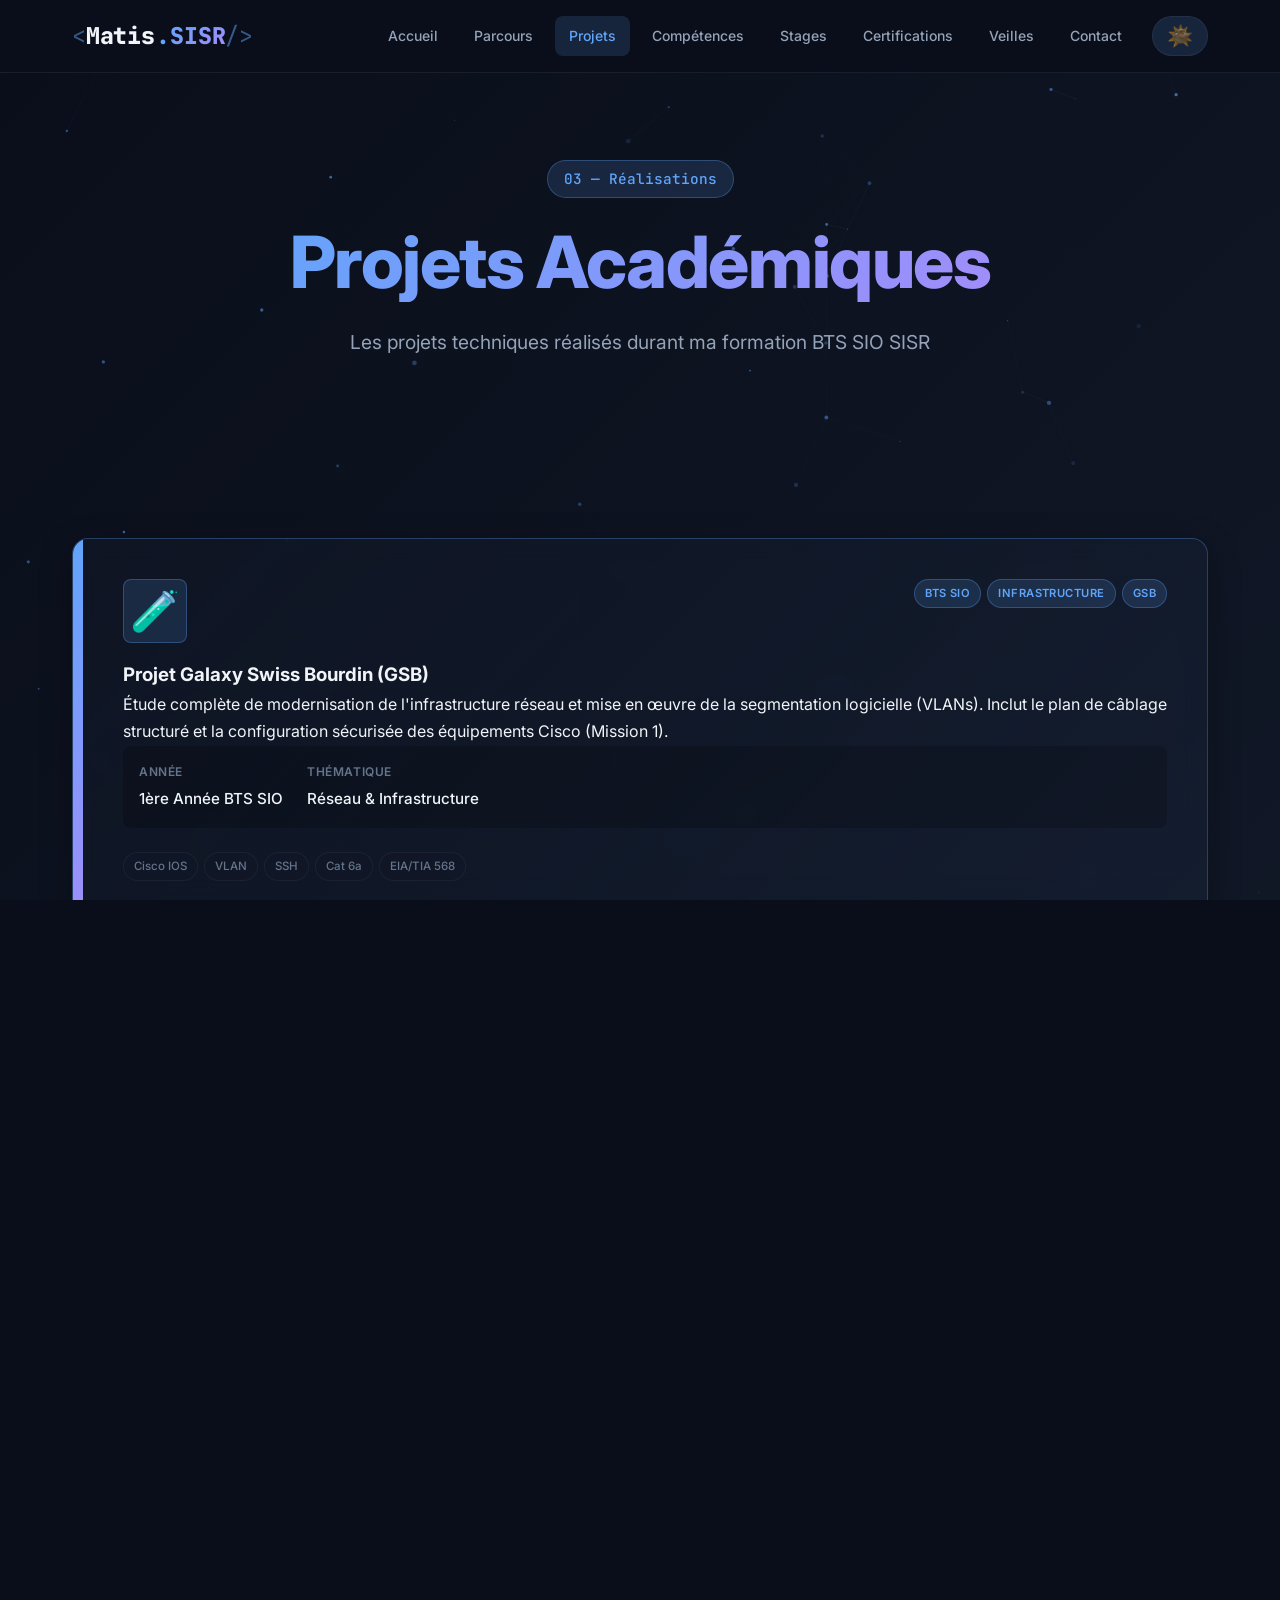
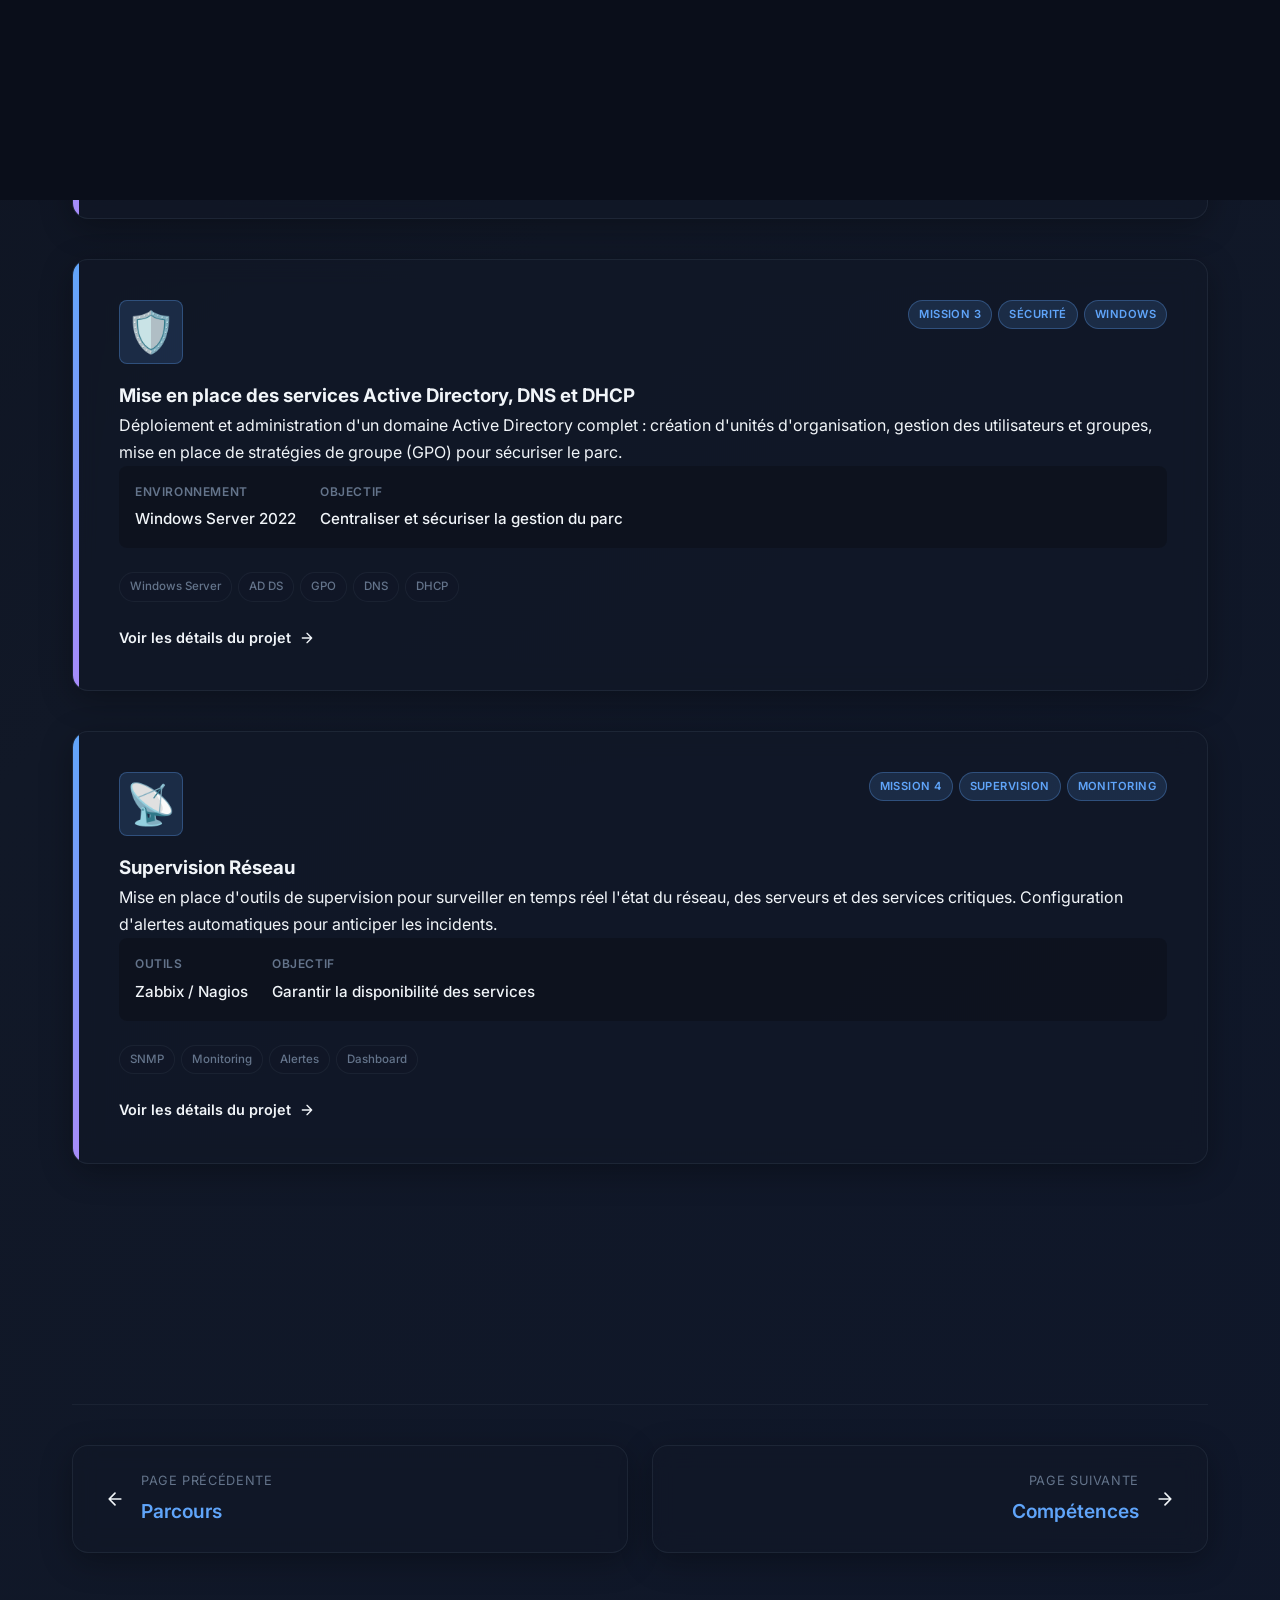
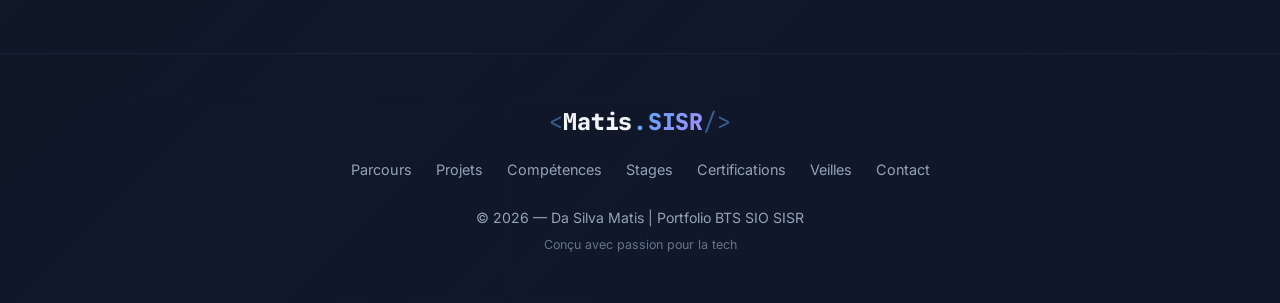
==== commit fd1ae587: "update veille" ====
--- a/projets.html/index.html
+++ b/projets.html/index.html
@@ -28,6 +28,7 @@
         <a href="../competences.html" class="nav-link page-link">Compétences</a>
         <a href="../stages.html" class="nav-link page-link">Stages</a>
         <a href="../certifications.html" class="nav-link page-link">Certifications</a>
+        <a href="../veilles.html" class="nav-link page-link">Veilles</a>
         <a href="../contact.html" class="nav-link page-link">Contact</a>
         <button class="theme-toggle" id="themeBtn" aria-label="Changer le thème">
           <span class="theme-icon" id="themeIcon">🌙</span>
@@ -46,6 +47,7 @@
     <a href="../competences.html" class="mobile-link page-link">Compétences</a>
     <a href="../stages.html" class="mobile-link page-link">Stages</a>
     <a href="../certifications.html" class="mobile-link page-link">Certifications</a>
+    <a href="../veilles.html" class="mobile-link page-link">Veilles</a>
     <a href="../contact.html" class="mobile-link page-link">Contact</a>
   </div>
 
@@ -282,6 +284,7 @@
         <a href="../competences.html" class="page-link">Compétences</a>
         <a href="../stages.html" class="page-link">Stages</a>
         <a href="../certifications.html" class="page-link">Certifications</a>
+        <a href="../veilles.html" class="page-link">Veilles</a>
         <a href="../contact.html" class="page-link">Contact</a>
       </div>
       <p class="footer-text">© 2026 — Da Silva Matis | Portfolio BTS SIO SISR</p>
--- a/style.css
+++ b/style.css
@@ -1019,6 +1019,30 @@
   transform: translateY(0);
   transition: transform 0.6s cubic-bezier(0.8, 0, 0.2, 1);
   pointer-events: none;
+  display: flex;
+  align-items: center;
+  justify-content: center;
+}
+
+.page-transition::after {
+  content: '';
+  width: 100px;
+  height: 100px;
+  background: url("data:image/svg+xml,%3Csvg xmlns='http://www.w3.org/2000/svg' viewBox='0 0 100 87'%3E%3Cpath d='M50 0L25 43.3h50L50 0zM25 43.3L0 86.6h50L25 43.3zM75 43.3L50 86.6h50L75 43.3z' fill='%23FFD700'/%3E%3C/svg%3E") no-repeat center;
+  background-size: contain;
+  animation: triforce-pulse 1.5s ease-in-out infinite;
+  opacity: 1;
+  transition: opacity 0.3s ease;
+  filter: drop-shadow(0 0 15px rgba(255, 215, 0, 0.4));
+}
+
+@keyframes triforce-pulse {
+  0%, 100% { transform: scale(1); filter: drop-shadow(0 0 5px var(--accent-glow-strong)); }
+  50% { transform: scale(1.15); filter: drop-shadow(0 0 20px var(--accent)); }
+}
+
+body.page-loaded .page-transition::after {
+  opacity: 0;
 }
 
 body.page-loaded .page-transition {
@@ -1139,6 +1163,8 @@
 .project-card-accent {
   width: 6px;
   background: var(--gradient-accent);
+  flex-shrink: 0;
+  align-self: stretch;
 }
 
 .project-card-body {
@@ -1615,16 +1641,66 @@
 
 /* Featured Project Card on Main Page */
 .project-card-large.featured {
+  display: flex !important;
   border: 1.5px solid var(--border-hover);
   background: linear-gradient(135deg, var(--bg-card), rgba(96, 165, 250, 0.05));
 }
 
 .project-card-large.featured .project-card-accent {
-  height: 6px;
+  width: 10px !important;
+  min-width: 10px !important;
+  height: auto !important;
+  align-self: stretch !important;
+  background: var(--gradient-accent) !important;
+  opacity: 1 !important;
+  visibility: visible !important;
 }
 
 @media (max-width: 768px) {
   .project-details-grid {
     grid-template-columns: 1fr;
   }
+}
+
+/* ═══════════════════════════════════════════════════
+   CERTIFICATION BUTTONS
+   ═══════════════════════════════════════════════════ */
+
+.cert-evidence-btn {
+  width: 36px;
+  height: 36px;
+  display: flex;
+  align-items: center;
+  justify-content: center;
+  border-radius: 50%;
+  background: var(--accent-glow);
+  color: var(--accent);
+  border: 1px solid var(--border-hover);
+  transition: var(--transition);
+  text-decoration: none;
+}
+
+.cert-evidence-btn:hover {
+  background: var(--accent);
+  color: #fff;
+  transform: scale(1.1);
+  box-shadow: 0 0 15px var(--accent-glow-strong);
+}
+
+.btn-small {
+  padding: 6px 12px;
+  font-size: 0.75rem;
+  font-weight: 600;
+  border-radius: var(--radius-pill);
+  text-decoration: none;
+  color: var(--text-primary);
+  border: 1px solid var(--glass-border);
+  transition: var(--transition);
+}
+
+.btn-small:hover {
+  border-color: var(--accent);
+  color: var(--accent);
+  background: var(--accent-glow);
+  transform: translateY(-2px);
 }
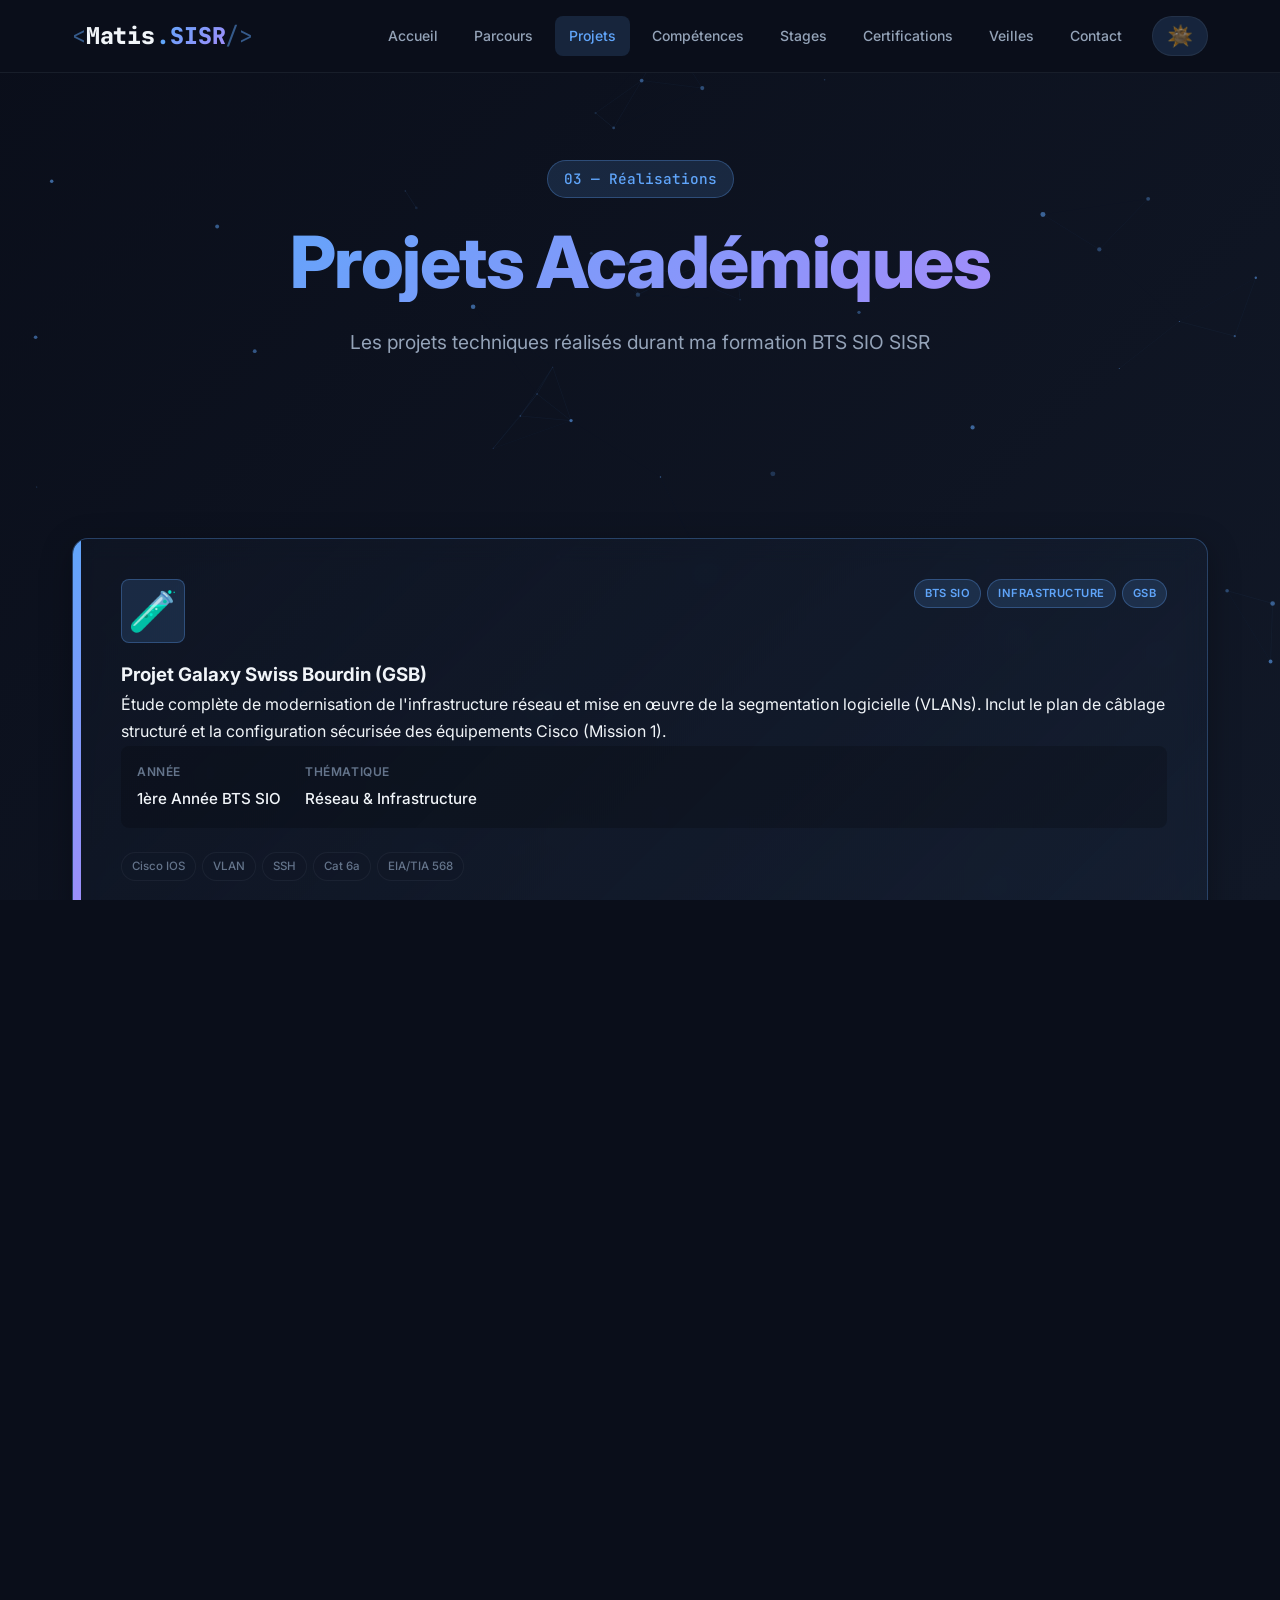
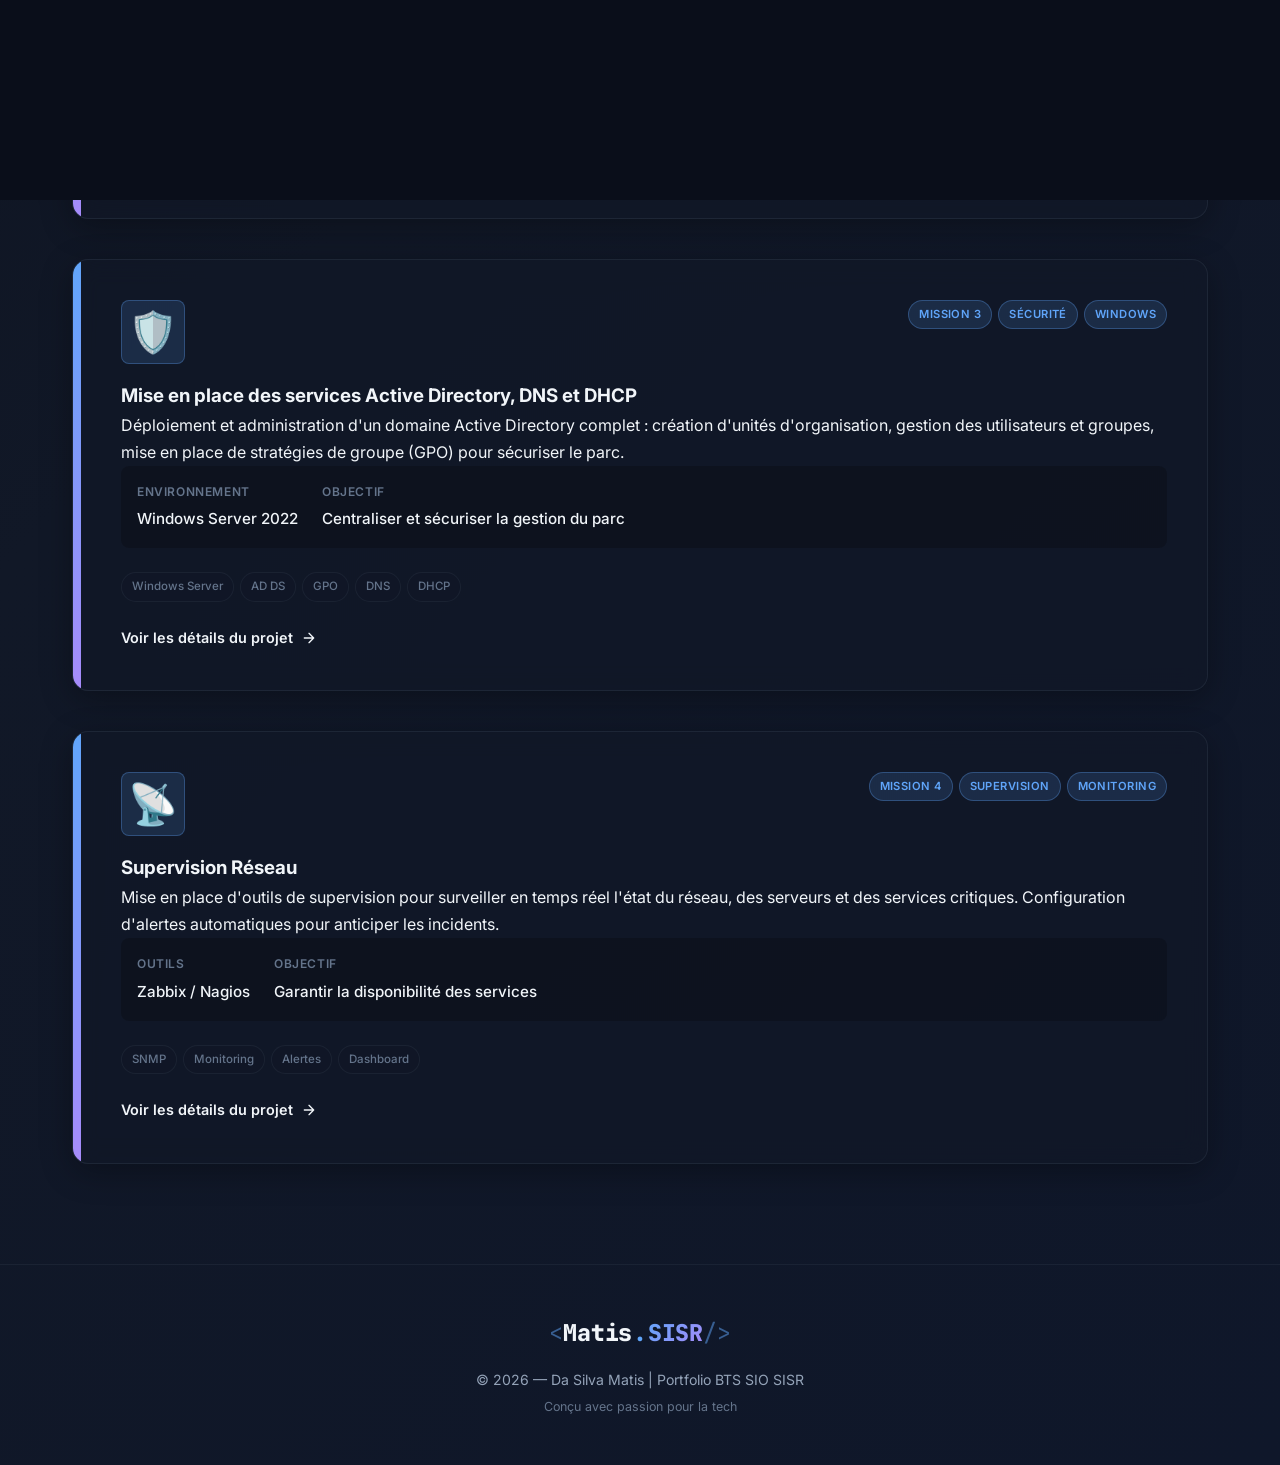
==== commit 093638d2: "feat: implement project documentation structure with new dedicated pages and cleanup site navigation" ====
--- a/projets.html/index.html
+++ b/projets.html/index.html
@@ -252,25 +252,7 @@
     </div>
   </section>
 
-  <!-- Page Nav -->
-  <section class="section">
-    <div class="page-nav">
-      <a href="../parcours.html" class="page-nav-link glass page-link">
-        <svg width="20" height="20" viewBox="0 0 24 24" fill="none" stroke="currentColor" stroke-width="2" stroke-linecap="round" stroke-linejoin="round"><path d="M19 12H5M12 19l-7-7 7-7"/></svg>
-        <div>
-          <span class="page-nav-label">Page précédente</span>
-          <span class="page-nav-title">Parcours</span>
-        </div>
-      </a>
-      <a href="../competences.html" class="page-nav-link glass page-link next">
-        <div>
-          <span class="page-nav-label">Page suivante</span>
-          <span class="page-nav-title">Compétences</span>
-        </div>
-        <svg width="20" height="20" viewBox="0 0 24 24" fill="none" stroke="currentColor" stroke-width="2" stroke-linecap="round" stroke-linejoin="round"><path d="M5 12h14M12 5l7 7-7 7"/></svg>
-      </a>
-    </div>
-  </section>
+
 
   <!-- Footer -->
   <footer>
@@ -278,15 +260,7 @@
       <a href="../index.html" class="logo footer-logo page-link">
         <span class="logo-bracket">&lt;</span>Matis<span class="logo-dot">.</span><span class="logo-accent">SISR</span><span class="logo-bracket"> /&gt;</span>
       </a>
-      <div class="footer-links">
-        <a href="../parcours.html" class="page-link">Parcours</a>
-        <a href="index.html" class="page-link">Projets</a>
-        <a href="../competences.html" class="page-link">Compétences</a>
-        <a href="../stages.html" class="page-link">Stages</a>
-        <a href="../certifications.html" class="page-link">Certifications</a>
-        <a href="../veilles.html" class="page-link">Veilles</a>
-        <a href="../contact.html" class="page-link">Contact</a>
-      </div>
+
       <p class="footer-text">© 2026 — Da Silva Matis | Portfolio BTS SIO SISR</p>
       <p class="footer-sub">Conçu avec passion pour la tech</p>
     </div>
--- a/style.css
+++ b/style.css
@@ -1020,14 +1020,15 @@
   transition: transform 0.6s cubic-bezier(0.8, 0, 0.2, 1);
   pointer-events: none;
   display: flex;
-  align-items: center;
-  justify-content: center;
+  align-items: flex-end;
+  justify-content: flex-end;
+  padding: 40px;
 }
 
 .page-transition::after {
   content: '';
-  width: 100px;
-  height: 100px;
+  width: 60px;
+  height: 60px;
   background: url("data:image/svg+xml,%3Csvg xmlns='http://www.w3.org/2000/svg' viewBox='0 0 100 87'%3E%3Cpath d='M50 0L25 43.3h50L50 0zM25 43.3L0 86.6h50L25 43.3zM75 43.3L50 86.6h50L75 43.3z' fill='%23FFD700'/%3E%3C/svg%3E") no-repeat center;
   background-size: contain;
   animation: triforce-pulse 1.5s ease-in-out infinite;
@@ -1161,7 +1162,8 @@
 }
 
 .project-card-accent {
-  width: 6px;
+  width: 8px !important;
+  min-width: 8px !important;
   background: var(--gradient-accent);
   flex-shrink: 0;
   align-self: stretch;
@@ -1647,8 +1649,8 @@
 }
 
 .project-card-large.featured .project-card-accent {
-  width: 10px !important;
-  min-width: 10px !important;
+  width: 8px !important;
+  min-width: 8px !important;
   height: auto !important;
   align-self: stretch !important;
   background: var(--gradient-accent) !important;
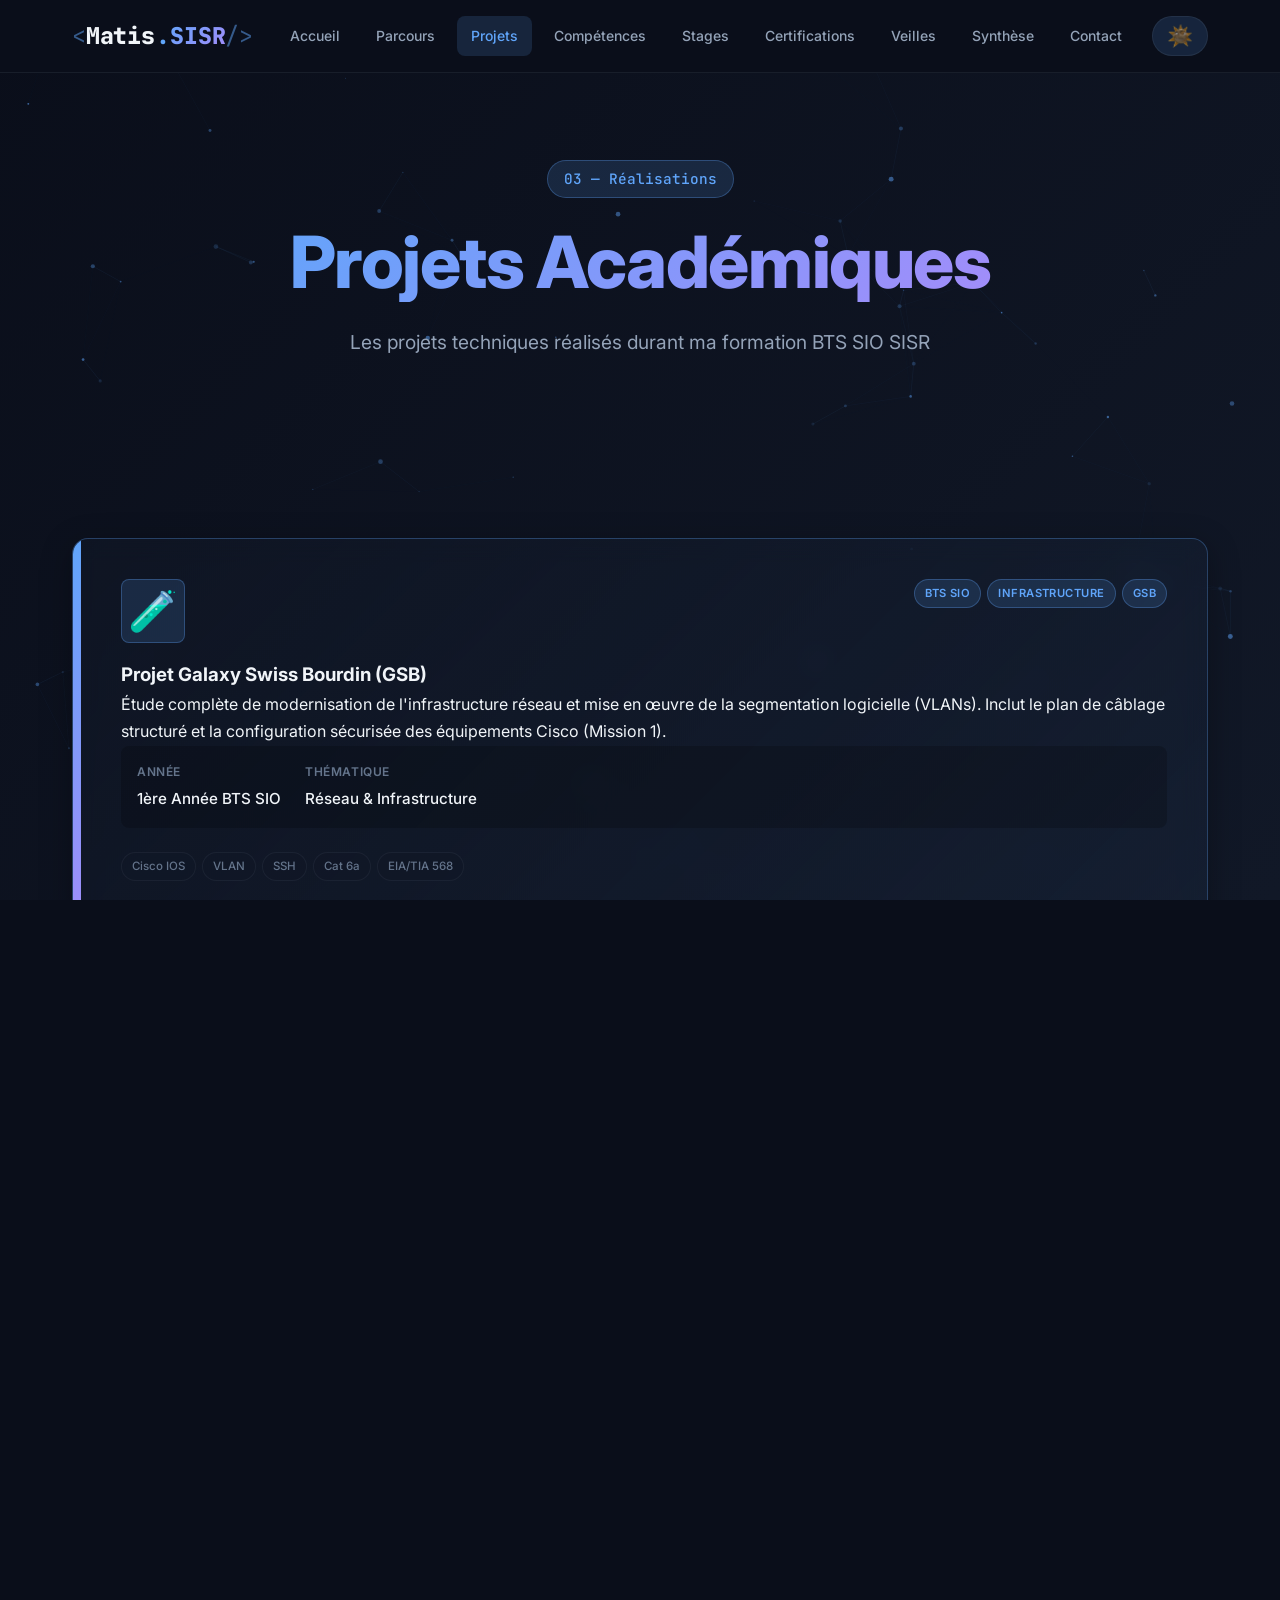
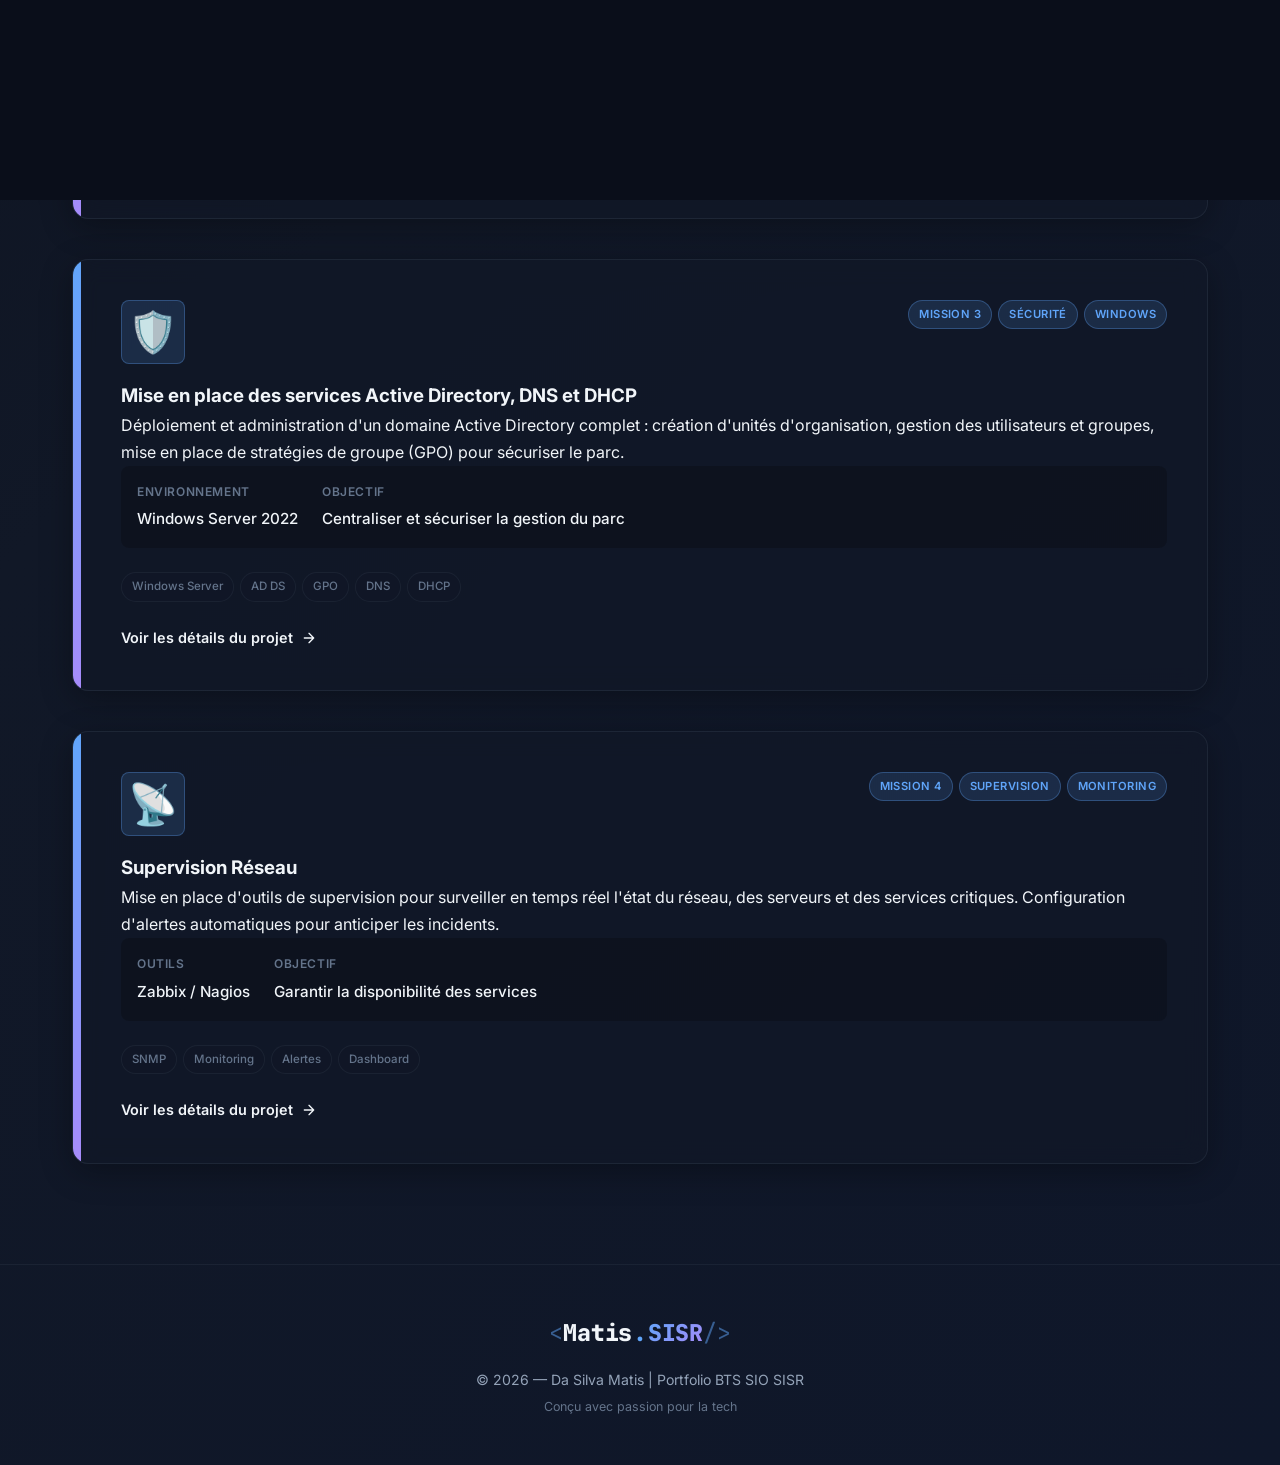
==== commit d1705dd5: "feat: add synthesis page and new project pages for mission documentation" ====
--- a/projets.html/index.html
+++ b/projets.html/index.html
@@ -29,6 +29,7 @@
         <a href="../stages.html" class="nav-link page-link">Stages</a>
         <a href="../certifications.html" class="nav-link page-link">Certifications</a>
         <a href="../veilles.html" class="nav-link page-link">Veilles</a>
+        <a href="../synthese.html" class="nav-link page-link">Synthèse</a>
         <a href="../contact.html" class="nav-link page-link">Contact</a>
         <button class="theme-toggle" id="themeBtn" aria-label="Changer le thème">
           <span class="theme-icon" id="themeIcon">🌙</span>
@@ -48,6 +49,7 @@
     <a href="../stages.html" class="mobile-link page-link">Stages</a>
     <a href="../certifications.html" class="mobile-link page-link">Certifications</a>
     <a href="../veilles.html" class="mobile-link page-link">Veilles</a>
+    <a href="../synthese.html" class="mobile-link page-link">Synthèse</a>
     <a href="../contact.html" class="mobile-link page-link">Contact</a>
   </div>
 
